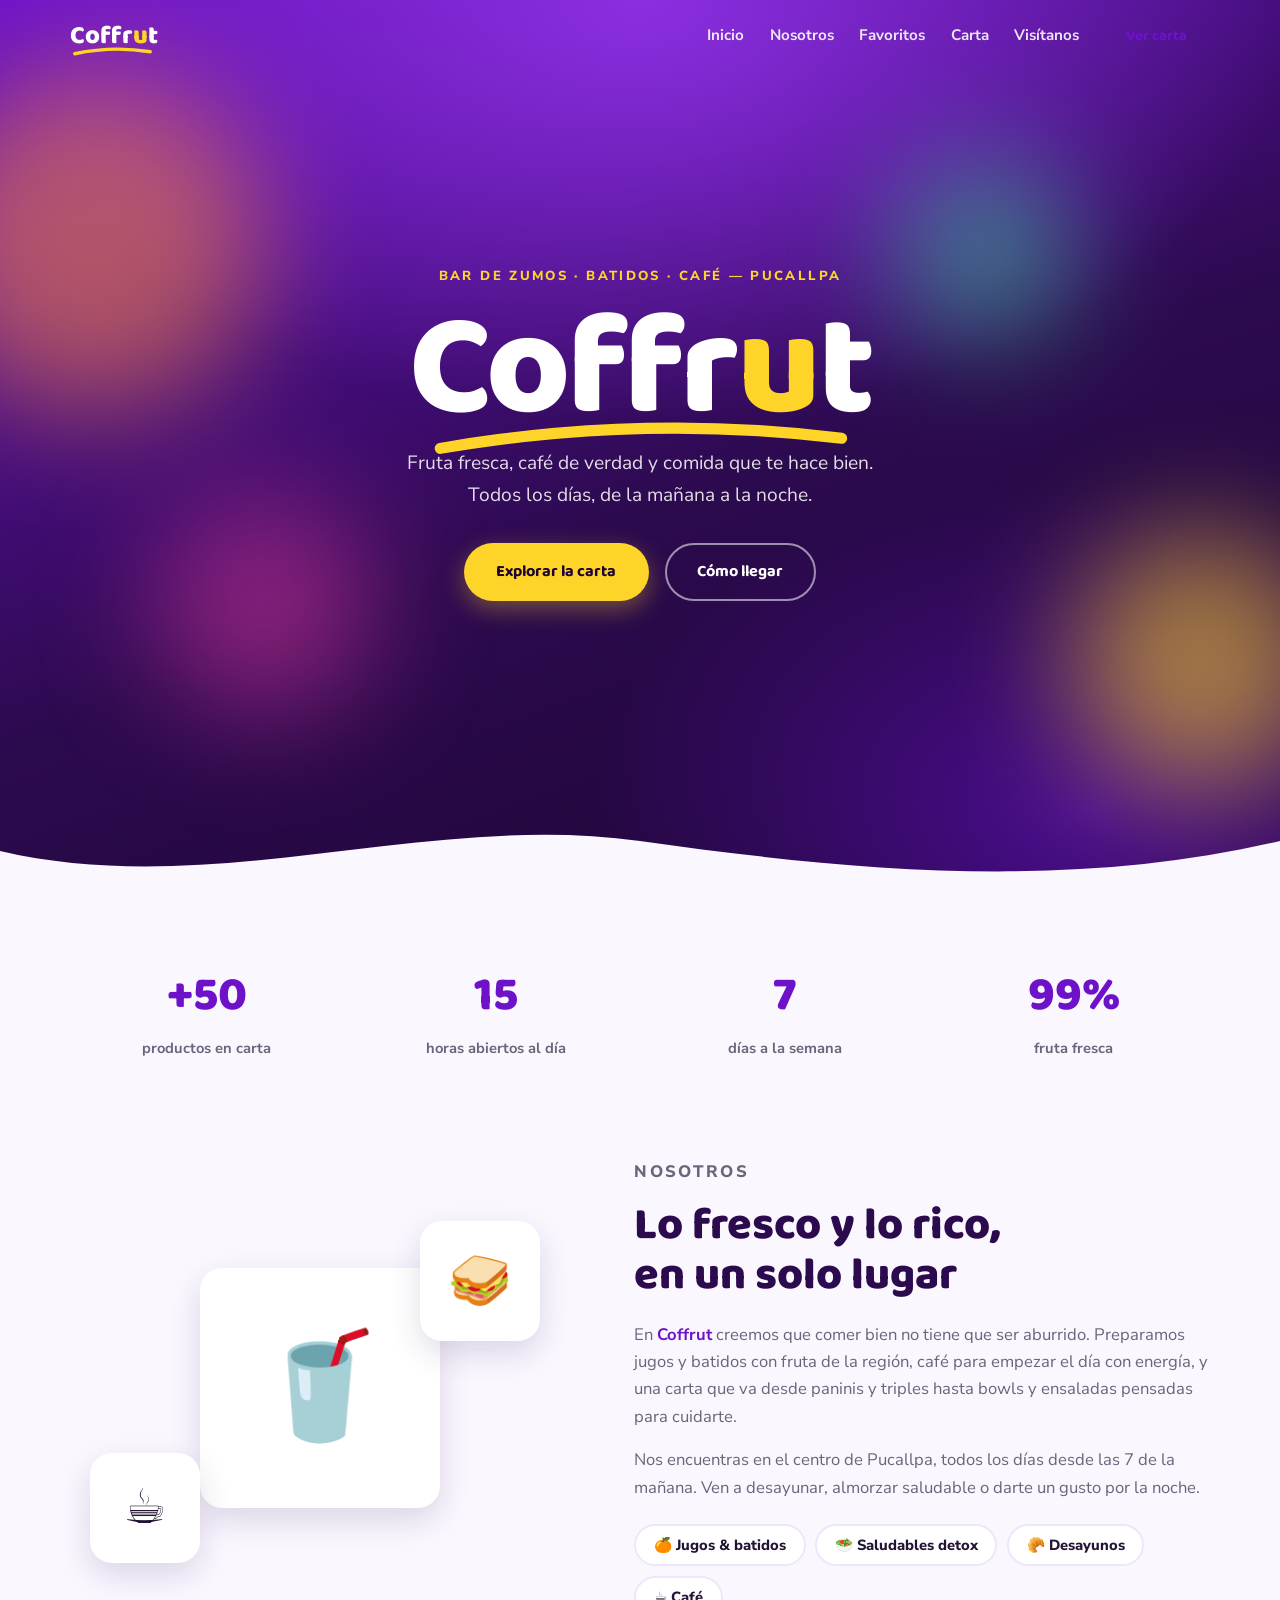
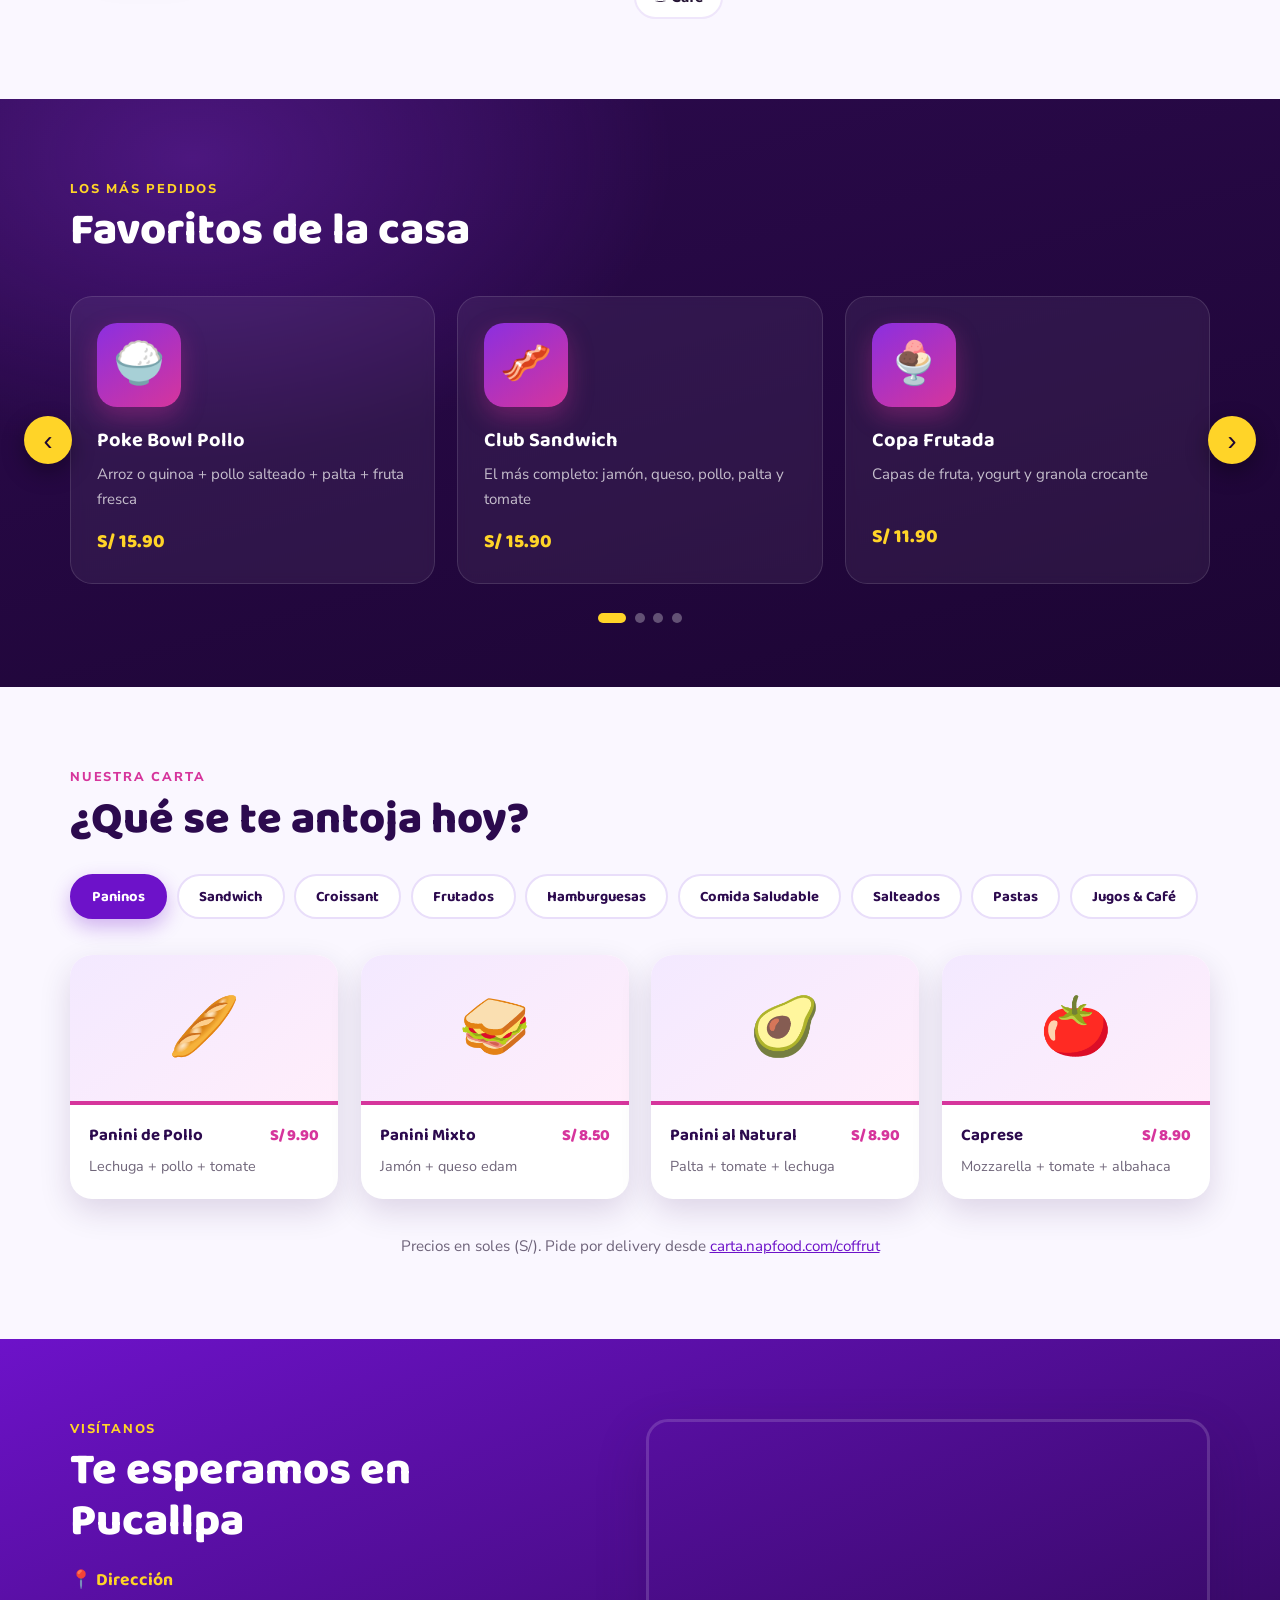
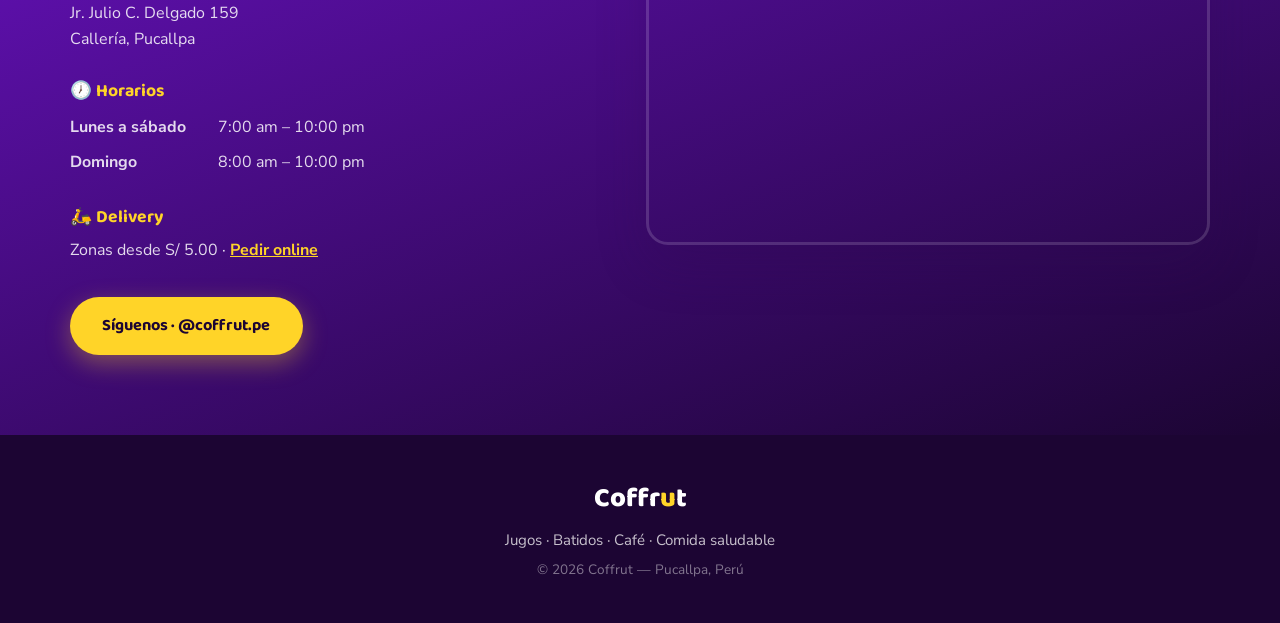
==== index.html @ a7fede35 "Coffrut: sitio web con carta, admin y animaciones" ====
<!DOCTYPE html>
<html lang="es">
<head>
  <meta charset="UTF-8" />
  <meta name="viewport" content="width=device-width, initial-scale=1.0" />
  <title>Coffrut — Jugos, Batidos & Café | Pucallpa</title>
  <meta name="description" content="Coffrut: bar de zumos, batidos, café y comida saludable en Pucallpa. Jr. Julio C. Delgado 159. Lunes a domingo." />
  <link rel="preconnect" href="https://fonts.googleapis.com" />
  <link rel="preconnect" href="https://fonts.gstatic.com" crossorigin />
  <link href="https://fonts.googleapis.com/css2?family=Baloo+2:wght@500;600;700;800&family=Nunito+Sans:opsz,wght@6..12,400;6..12,600;6..12,700;6..12,800&display=swap" rel="stylesheet" />
  <link rel="stylesheet" href="css/styles.css" />
</head>
<body>

  <!-- ============ PANTALLA DE CARGA ============ -->
  <div class="splash" id="splash" aria-hidden="true">
    <div class="splash__logo">
      Coffr<span>u</span>t
      <svg class="splash__swoosh" viewBox="0 0 420 36">
        <path class="splash__path" d="M12 28 Q 210 -6 408 18" fill="none" stroke="#FFD428" stroke-width="11" stroke-linecap="round"/>
      </svg>
    </div>
    <div class="splash__dots"><span></span><span></span><span></span></div>
  </div>

  <!-- ============ NAVBAR ============ -->
  <header class="nav" id="nav">
    <div class="nav__inner container">
      <a href="#inicio" class="nav__logo">
        Coffr<span class="nav__logo-u">u</span>t
        <svg class="nav__swoosh" viewBox="0 0 120 14" aria-hidden="true">
          <path d="M4 10 Q 60 -2 116 7" fill="none" stroke="currentColor" stroke-width="5" stroke-linecap="round"/>
        </svg>
      </a>
      <nav class="nav__links" id="navLinks">
        <a href="#inicio">Inicio</a>
        <a href="#nosotros">Nosotros</a>
        <a href="#favoritos">Favoritos</a>
        <a href="#carta">Carta</a>
        <a href="#visitanos">Visítanos</a>
      </nav>
      <a href="#carta" class="btn btn--sm nav__cta">Ver carta</a>
      <button class="nav__burger" id="navBurger" aria-label="Abrir menú" aria-expanded="false">
        <span></span><span></span><span></span>
      </button>
    </div>
  </header>

  <!-- ============ HERO ============ -->
  <section class="hero" id="inicio">
    <div class="hero__blobs" aria-hidden="true">
      <span class="blob blob--1"></span>
      <span class="blob blob--2"></span>
      <span class="blob blob--3"></span>
      <span class="blob blob--4"></span>
    </div>

    <div class="hero__particles" id="heroParticles" aria-hidden="true"></div>

    <div class="hero__content container">
      <p class="hero__eyebrow">Bar de zumos · batidos · café — Pucallpa</p>
      <h1 class="hero__title">
        Coffr<span class="hero__title-u">u</span>t
        <svg class="hero__swoosh" viewBox="0 0 420 36" aria-hidden="true">
          <path id="swooshPath" d="M12 28 Q 210 -6 408 18" fill="none" stroke="#FFD428" stroke-width="11" stroke-linecap="round"/>
        </svg>
      </h1>
      <p class="hero__sub">
        Fruta fresca, café de verdad y comida que te hace bien.
        Todos los días, de la mañana a la noche.
      </p>
      <div class="hero__actions">
        <a href="#carta" class="btn btn--yellow">Explorar la carta</a>
        <a href="#visitanos" class="btn btn--ghost">Cómo llegar</a>
      </div>
    </div>

    <div class="hero__wave" aria-hidden="true">
      <svg viewBox="0 0 1440 90" preserveAspectRatio="none">
        <path d="M0,40 C240,90 480,0 720,30 C960,60 1200,80 1440,30 L1440,90 L0,90 Z" fill="var(--crema)"/>
      </svg>
    </div>
  </section>

  <!-- ============ STATS ============ -->
  <section class="stats container reveal">
    <div class="stats__item">
      <span class="stats__num" data-count="50" data-prefix="+">0</span>
      <span class="stats__label">productos en carta</span>
    </div>
    <div class="stats__item">
      <span class="stats__num" data-count="15">0</span>
      <span class="stats__label">horas abiertos al día</span>
    </div>
    <div class="stats__item">
      <span class="stats__num" data-count="7">0</span>
      <span class="stats__label">días a la semana</span>
    </div>
    <div class="stats__item">
      <span class="stats__num" data-count="100" data-suffix="%">0</span>
      <span class="stats__label">fruta fresca</span>
    </div>
  </section>

  <!-- ============ NOSOTROS ============ -->
  <section class="about container" id="nosotros">
    <div class="about__media reveal">
      <div class="about__card about__card--big">🥤</div>
      <div class="about__card about__card--top">🥪</div>
      <div class="about__card about__card--bottom">☕</div>
    </div>
    <div class="about__text reveal reveal--delay-1">
      <p class="section-eyebrow">Nosotros</p>
      <h2 class="section-title">Lo fresco y lo rico,<br/>en un solo lugar</h2>
      <p>
        En <strong>Coffrut</strong> creemos que comer bien no tiene que ser aburrido.
        Preparamos jugos y batidos con fruta de la región, café para empezar el día
        con energía, y una carta que va desde paninis y triples hasta bowls y
        ensaladas pensadas para cuidarte.
      </p>
      <p>
        Nos encuentras en el centro de Pucallpa, todos los días desde las 7 de la
        mañana. Ven a desayunar, almorzar saludable o darte un gusto por la noche.
      </p>
      <ul class="about__pills">
        <li>🍊 Jugos & batidos</li>
        <li>🥗 Saludables detox</li>
        <li>🥐 Desayunos</li>
        <li>☕ Café</li>
      </ul>
    </div>
  </section>

  <!-- ============ CARRUSEL FAVORITOS ============ -->
  <section class="favs" id="favoritos">
    <div class="container">
      <p class="section-eyebrow section-eyebrow--light reveal">Los más pedidos</p>
      <h2 class="section-title section-title--light reveal">Favoritos de la casa</h2>
    </div>

    <div class="carousel reveal" id="carousel">
      <button class="carousel__btn carousel__btn--prev" id="carPrev" aria-label="Anterior">‹</button>
      <div class="carousel__viewport" id="carViewport">
        <div class="carousel__track" id="carTrack"><!-- JS renderiza las tarjetas --></div>
      </div>
      <button class="carousel__btn carousel__btn--next" id="carNext" aria-label="Siguiente">›</button>
    </div>
    <div class="carousel__dots" id="carDots"></div>
  </section>

  <!-- ============ CARTA ============ -->
  <section class="menu container" id="carta">
    <p class="section-eyebrow reveal">Nuestra carta</p>
    <h2 class="section-title reveal">¿Qué se te antoja hoy?</h2>

    <div class="menu__tabs reveal" id="menuTabs" role="tablist"><!-- JS --></div>
    <div class="menu__grid" id="menuGrid"><!-- JS --></div>

    <p class="menu__note reveal">
      Precios en soles (S/). Pide por delivery desde
      <a href="https://carta.napfood.com/coffrut" target="_blank" rel="noopener">carta.napfood.com/coffrut</a>
    </p>
  </section>

  <!-- ============ VISÍTANOS ============ -->
  <section class="visit" id="visitanos">
    <div class="container visit__inner">
      <div class="visit__info reveal">
        <p class="section-eyebrow section-eyebrow--light">Visítanos</p>
        <h2 class="section-title section-title--light">Te esperamos en Pucallpa</h2>

        <div class="visit__block">
          <h3>📍 Dirección</h3>
          <p>Jr. Julio C. Delgado 159<br/>Callería, Pucallpa</p>
        </div>

        <div class="visit__block">
          <h3>🕖 Horarios</h3>
          <table class="visit__hours">
            <tr><td>Lunes a sábado</td><td>7:00 am – 10:00 pm</td></tr>
            <tr><td>Domingo</td><td>8:00 am – 10:00 pm</td></tr>
          </table>
        </div>

        <div class="visit__block">
          <h3>🛵 Delivery</h3>
          <p>Zonas desde S/ 5.00 ·
            <a href="https://carta.napfood.com/coffrut" target="_blank" rel="noopener">Pedir online</a>
          </p>
        </div>

        <a class="btn btn--yellow" href="https://www.instagram.com/coffrut.pe" target="_blank" rel="noopener">
          Síguenos · @coffrut.pe
        </a>
      </div>

      <div class="visit__map reveal reveal--delay-1">
        <iframe
          title="Ubicación de Coffrut en Pucallpa"
          src="https://www.google.com/maps?q=Jr.+Julio+C.+Delgado+159,+Pucallpa,+Peru&output=embed"
          loading="lazy"
          referrerpolicy="no-referrer-when-downgrade"
          allowfullscreen></iframe>
      </div>
    </div>
  </section>

  <!-- ============ FOOTER ============ -->
  <footer class="footer">
    <div class="container footer__inner">
      <a href="#inicio" class="footer__logo">Coffr<span>u</span>t</a>
      <p>Jugos · Batidos · Café · Comida saludable</p>
      <p class="footer__copy">© 2026 Coffrut — Pucallpa, Perú</p>
    </div>
  </footer>

  <script src="js/data.js"></script>
  <script src="js/main.js"></script>
</body>
</html>
---- css/styles.css ----
/* ============================================================
   COFFRUT — styles.css
   Paleta de marca: morado vibrante + amarillo + crema
   ============================================================ */

:root {
  /* Colores */
  --morado-950: #1c0533;
  --morado-900: #2c0a4e;
  --morado-700: #6d12c9;   /* color del logo */
  --morado-500: #8b2fe0;
  --morado-300: #c08bf5;
  --amarillo:   #ffd428;
  --amarillo-d: #e8b800;
  --rosa:       #d6359c;   /* acento de la carta */
  --crema:      #faf7ff;
  --blanco:     #ffffff;
  --tinta:      #241433;
  --tinta-60:   rgba(36, 20, 51, 0.65);

  /* Tipografía */
  --font-display: 'Baloo 2', system-ui, sans-serif;
  --font-body: 'Nunito Sans', system-ui, sans-serif;

  /* Otros */
  --radius: 22px;
  --shadow: 0 12px 32px rgba(44, 10, 78, 0.14);
  --shadow-lg: 0 20px 50px rgba(44, 10, 78, 0.22);
  --transition: 0.35s cubic-bezier(0.22, 1, 0.36, 1);
  --nav-h: 72px;
}

* { margin: 0; padding: 0; box-sizing: border-box; }

html { scroll-behavior: smooth; scroll-padding-top: calc(var(--nav-h) + 12px); }

body {
  font-family: var(--font-body);
  color: var(--tinta);
  background: var(--crema);
  line-height: 1.65;
  overflow-x: hidden;
}

img { max-width: 100%; display: block; }
a { color: var(--morado-700); }

.container { width: min(1140px, 92%); margin-inline: auto; }

/* ============ Utilidades de sección ============ */
.section-eyebrow {
  font-weight: 800;
  text-transform: uppercase;
  letter-spacing: 0.14em;
  font-size: 0.8rem;
  color: var(--rosa);
  margin-bottom: 0.4rem;
}
.section-eyebrow--light { color: var(--amarillo); }

.section-title {
  font-family: var(--font-display);
  font-weight: 800;
  font-size: clamp(1.9rem, 4vw, 2.8rem);
  line-height: 1.12;
  color: var(--morado-900);
  margin-bottom: 1.2rem;
}
.section-title--light { color: var(--blanco); }

/* ============ Botones ============ */
.btn {
  display: inline-block;
  font-family: var(--font-display);
  font-weight: 700;
  font-size: 1.02rem;
  padding: 0.85rem 1.9rem;
  border-radius: 999px;
  text-decoration: none;
  border: 2px solid transparent;
  transition: transform var(--transition), box-shadow var(--transition), background var(--transition);
  will-change: transform;
}
.btn:hover { transform: translateY(-3px) scale(1.02); }
.btn:active { transform: translateY(-1px) scale(0.99); }

.btn--yellow {
  background: var(--amarillo);
  color: var(--morado-950);
  box-shadow: 0 8px 24px rgba(255, 212, 40, 0.35);
}
.btn--yellow:hover { background: #ffdf5c; box-shadow: 0 14px 32px rgba(255, 212, 40, 0.45); }

.btn--ghost {
  color: var(--blanco);
  border-color: rgba(255, 255, 255, 0.55);
}
.btn--ghost:hover { background: rgba(255, 255, 255, 0.12); }

.btn--sm { padding: 0.55rem 1.3rem; font-size: 0.92rem; }

/* ============ PANTALLA DE CARGA ============ */
.splash {
  position: fixed;
  inset: 0;
  z-index: 999;
  display: grid;
  place-content: center;
  gap: 1.6rem;
  background:
    radial-gradient(900px 600px at 50% 30%, var(--morado-500), transparent 60%),
    linear-gradient(160deg, var(--morado-700), var(--morado-950));
  transition: opacity 0.6s ease, visibility 0.6s ease;
}
.splash--out { opacity: 0; visibility: hidden; pointer-events: none; }

.splash__logo {
  position: relative;
  font-family: var(--font-display);
  font-weight: 800;
  font-size: clamp(3rem, 10vw, 5.5rem);
  color: var(--blanco);
  line-height: 1;
  animation: splashPulse 1.8s ease-in-out infinite;
}
.splash__logo span { color: var(--amarillo); }
.splash__swoosh {
  position: absolute;
  left: 4%; bottom: -12px;
  width: 92%;
}
.splash__path {
  stroke-dasharray: 460;
  stroke-dashoffset: 460;
  animation: drawSwoosh 1.1s ease-out 0.2s forwards;
}
@keyframes splashPulse {
  0%, 100% { transform: scale(1); }
  50%      { transform: scale(1.035); }
}

.splash__dots {
  display: flex;
  justify-content: center;
  gap: 0.55rem;
}
.splash__dots span {
  width: 11px; height: 11px;
  border-radius: 50%;
  background: var(--amarillo);
  animation: dotBounce 1.1s ease-in-out infinite;
}
.splash__dots span:nth-child(2) { animation-delay: 0.15s; }
.splash__dots span:nth-child(3) { animation-delay: 0.3s; }
@keyframes dotBounce {
  0%, 100% { transform: translateY(0);    opacity: 0.5; }
  50%      { transform: translateY(-10px); opacity: 1; }
}

/* ============ NAVBAR ============ */
.nav {
  position: fixed;
  inset: 0 0 auto 0;
  height: var(--nav-h);
  z-index: 100;
  transition: background 0.3s ease, box-shadow 0.3s ease, backdrop-filter 0.3s ease;
}
.nav--solid {
  background: rgba(28, 5, 51, 0.85);
  backdrop-filter: blur(14px);
  -webkit-backdrop-filter: blur(14px);
  box-shadow: 0 6px 24px rgba(0, 0, 0, 0.25);
}

.nav__inner {
  height: 100%;
  display: flex;
  align-items: center;
  gap: 1.5rem;
}

.nav__logo {
  position: relative;
  font-family: var(--font-display);
  font-weight: 800;
  font-size: 1.6rem;
  color: var(--blanco);
  text-decoration: none;
  line-height: 1;
}
.nav__logo-u { color: var(--amarillo); }
.nav__swoosh {
  position: absolute;
  left: 2px; bottom: -8px;
  width: 92%;
  color: var(--amarillo);
}

.nav__links {
  display: flex;
  gap: 1.6rem;
  margin-left: auto;
}
.nav__links a {
  color: rgba(255, 255, 255, 0.88);
  text-decoration: none;
  font-weight: 700;
  font-size: 0.95rem;
  position: relative;
  padding-block: 4px;
}
.nav__links a::after {
  content: "";
  position: absolute;
  left: 0; bottom: 0;
  width: 100%;
  height: 3px;
  border-radius: 3px;
  background: var(--amarillo);
  transform: scaleX(0);
  transform-origin: left;
  transition: transform 0.28s ease;
}
.nav__links a:hover::after,
.nav__links a.active::after { transform: scaleX(1); }

.nav__burger {
  display: none;
  flex-direction: column;
  gap: 5px;
  background: none;
  border: none;
  cursor: pointer;
  padding: 8px;
  margin-left: auto;
}
.nav__burger span {
  width: 26px; height: 3px;
  border-radius: 3px;
  background: var(--blanco);
  transition: transform 0.3s ease, opacity 0.3s ease;
}
.nav__burger.open span:nth-child(1) { transform: translateY(8px) rotate(45deg); }
.nav__burger.open span:nth-child(2) { opacity: 0; }
.nav__burger.open span:nth-child(3) { transform: translateY(-8px) rotate(-45deg); }

/* ============ HERO ============ */
.hero {
  position: relative;
  min-height: 100svh;
  display: grid;
  place-items: center;
  text-align: center;
  overflow: hidden;
  color: var(--blanco);
  background:
    radial-gradient(1100px 700px at 50% 0%, var(--morado-500), transparent 60%),
    radial-gradient(900px 600px at 85% 90%, #4a0d8f, transparent 55%),
    linear-gradient(160deg, var(--morado-700) 0%, var(--morado-900) 55%, var(--morado-950) 100%);
}

/* Blobs flotantes */
.hero__blobs { position: absolute; inset: 0; pointer-events: none; }
.blob {
  position: absolute;
  border-radius: 50%;
  filter: blur(60px);
  opacity: 0.55;
  animation: blobFloat 14s ease-in-out infinite;
}
.blob--1 { width: 340px; height: 340px; background: #ff8c42; top: 8%;  left: -6%; }
.blob--2 { width: 260px; height: 260px; background: var(--amarillo); bottom: 12%; right: -4%; animation-delay: -4s; }
.blob--3 { width: 220px; height: 220px; background: var(--rosa); top: 55%; left: 12%; animation-delay: -8s; }
.blob--4 { width: 180px; height: 180px; background: #36d399; top: 18%; right: 16%; animation-delay: -11s; }

@keyframes blobFloat {
  0%, 100% { transform: translate(0, 0) scale(1); }
  33%      { transform: translate(30px, -40px) scale(1.08); }
  66%      { transform: translate(-25px, 25px) scale(0.94); }
}

/* Partículas (emojis de fruta) generadas por JS */
.hero__particles { position: absolute; inset: 0; overflow: hidden; pointer-events: none; }
.particle {
  position: absolute;
  bottom: -60px;
  font-size: var(--size, 26px);
  opacity: 0;
  animation: rise var(--dur, 16s) linear infinite;
  animation-delay: var(--delay, 0s);
  filter: drop-shadow(0 4px 10px rgba(0,0,0,0.25));
}
@keyframes rise {
  0%   { transform: translateY(0) rotate(0deg);        opacity: 0; }
  8%   { opacity: 0.85; }
  90%  { opacity: 0.5; }
  100% { transform: translateY(-115vh) rotate(340deg); opacity: 0; }
}

.hero__content { position: relative; z-index: 2; padding-block: 7rem 9rem; }

.hero__eyebrow {
  font-weight: 800;
  letter-spacing: 0.18em;
  text-transform: uppercase;
  font-size: 0.82rem;
  color: var(--amarillo);
  opacity: 0;
  animation: fadeUp 0.8s ease 0.15s forwards;
}

.hero__title {
  position: relative;
  display: inline-block;
  font-family: var(--font-display);
  font-weight: 800;
  font-size: clamp(4rem, 13vw, 9rem);
  line-height: 1;
  letter-spacing: -0.02em;
  margin-block: 0.6rem 0.4rem;
  opacity: 0;
  animation: popIn 0.9s cubic-bezier(0.22, 1.4, 0.36, 1) 0.35s forwards;
}
.hero__title-u { color: var(--amarillo); }

.hero__swoosh {
  position: absolute;
  left: 4%; bottom: -14px;
  width: 92%;
}
#swooshPath {
  stroke-dasharray: 460;
  stroke-dashoffset: 460;
  animation: drawSwoosh 1s ease-out 1.1s forwards;
}
@keyframes drawSwoosh { to { stroke-dashoffset: 0; } }

.hero__sub {
  max-width: 520px;
  margin-inline: auto;
  font-size: clamp(1.02rem, 2vw, 1.2rem);
  color: rgba(255, 255, 255, 0.86);
  opacity: 0;
  animation: fadeUp 0.8s ease 0.7s forwards;
}

.hero__actions {
  display: flex;
  gap: 1rem;
  justify-content: center;
  flex-wrap: wrap;
  margin-top: 2rem;
  opacity: 0;
  animation: fadeUp 0.8s ease 0.95s forwards;
}

.hero__wave {
  position: absolute;
  left: 0; right: 0; bottom: -1px;
  line-height: 0;
}
.hero__wave svg { width: 100%; height: 90px; }

@keyframes fadeUp {
  from { opacity: 0; transform: translateY(24px); }
  to   { opacity: 1; transform: translateY(0); }
}
@keyframes popIn {
  from { opacity: 0; transform: scale(0.7); }
  to   { opacity: 1; transform: scale(1); }
}

/* ============ STATS ============ */
.stats {
  display: grid;
  grid-template-columns: repeat(4, 1fr);
  gap: 1rem;
  padding-block: 3.5rem 1rem;
  text-align: center;
}
.stats__num {
  display: block;
  font-family: var(--font-display);
  font-weight: 800;
  font-size: clamp(2rem, 4.5vw, 3rem);
  color: var(--morado-700);
}
.stats__label {
  font-weight: 700;
  color: var(--tinta-60);
  font-size: 0.92rem;
}

/* ============ NOSOTROS ============ */
.about {
  display: grid;
  grid-template-columns: 1fr 1.15fr;
  gap: clamp(2rem, 5vw, 4.5rem);
  align-items: center;
  padding-block: 5rem;
}

.about__media {
  position: relative;
  display: grid;
  place-items: center;
  min-height: 380px;
}
.about__card {
  display: grid;
  place-items: center;
  background: var(--blanco);
  border-radius: var(--radius);
  box-shadow: var(--shadow);
  transition: transform var(--transition);
}
.about__card:hover { transform: translateY(-8px) rotate(-2deg); }
.about__card--big { width: 240px; height: 240px; font-size: 6.5rem; }
.about__card--top {
  position: absolute;
  top: 6%; right: 6%;
  width: 120px; height: 120px;
  font-size: 3.2rem;
  animation: floatY 5s ease-in-out infinite;
}
.about__card--bottom {
  position: absolute;
  bottom: 4%; left: 4%;
  width: 110px; height: 110px;
  font-size: 3rem;
  animation: floatY 6s ease-in-out -2.5s infinite;
}
@keyframes floatY {
  0%, 100% { transform: translateY(0); }
  50%      { transform: translateY(-14px); }
}

.about__text p { margin-bottom: 1rem; color: var(--tinta-60); font-size: 1.04rem; }
.about__text strong { color: var(--morado-700); }

.about__pills {
  list-style: none;
  display: flex;
  flex-wrap: wrap;
  gap: 0.6rem;
  margin-top: 1.4rem;
}
.about__pills li {
  background: var(--blanco);
  border: 2px solid #efe6fb;
  border-radius: 999px;
  padding: 0.45rem 1.1rem;
  font-weight: 800;
  font-size: 0.92rem;
  transition: transform 0.25s ease, border-color 0.25s ease;
}
.about__pills li:hover {
  transform: translateY(-3px);
  border-color: var(--morado-300);
}

/* ============ CARRUSEL FAVORITOS ============ */
.favs {
  background:
    radial-gradient(800px 500px at 15% 10%, rgba(139, 47, 224, 0.35), transparent 60%),
    linear-gradient(165deg, var(--morado-900), var(--morado-950));
  padding-block: 5rem 4rem;
  overflow: hidden;
}

.carousel {
  position: relative;
  margin-top: 2.5rem;
}
.carousel__viewport {
  overflow: hidden;
  width: min(1140px, 92%);
  margin-inline: auto;
  cursor: grab;
}
.carousel__viewport.dragging { cursor: grabbing; }

.carousel__track {
  display: flex;
  gap: 1.4rem;
  transition: transform 0.55s cubic-bezier(0.22, 1, 0.36, 1);
  will-change: transform;
}

.fav-card {
  flex: 0 0 calc((100% - 2.8rem) / 3);
  background: rgba(255, 255, 255, 0.06);
  border: 1px solid rgba(255, 255, 255, 0.12);
  border-radius: var(--radius);
  padding: 1.6rem;
  color: var(--blanco);
  backdrop-filter: blur(6px);
  transition: transform var(--transition), background var(--transition), border-color var(--transition);
  user-select: none;
}
.fav-card:hover {
  transform: translateY(-8px);
  background: rgba(255, 255, 255, 0.1);
  border-color: rgba(255, 212, 40, 0.5);
}
.fav-card__emoji {
  display: grid;
  place-items: center;
  width: 84px; height: 84px;
  font-size: 2.6rem;
  border-radius: 20px;
  background: linear-gradient(145deg, var(--morado-500), var(--rosa));
  margin-bottom: 1.1rem;
  box-shadow: 0 10px 24px rgba(214, 53, 156, 0.35);
}
.fav-card h3 {
  font-family: var(--font-display);
  font-size: 1.25rem;
  font-weight: 700;
  margin-bottom: 0.3rem;
}
.fav-card p {
  color: rgba(255, 255, 255, 0.72);
  font-size: 0.94rem;
  min-height: 3em;
}
.fav-card__price {
  display: inline-block;
  margin-top: 0.9rem;
  font-family: var(--font-display);
  font-weight: 800;
  font-size: 1.2rem;
  color: var(--amarillo);
}

.carousel__btn {
  position: absolute;
  top: 50%;
  transform: translateY(-50%);
  z-index: 5;
  width: 48px; height: 48px;
  border-radius: 50%;
  border: none;
  cursor: pointer;
  font-size: 1.7rem;
  line-height: 1;
  background: var(--amarillo);
  color: var(--morado-950);
  box-shadow: 0 8px 22px rgba(0, 0, 0, 0.35);
  transition: transform 0.25s ease, background 0.25s ease;
}
.carousel__btn:hover { transform: translateY(-50%) scale(1.12); background: #ffdf5c; }
.carousel__btn--prev { left: clamp(4px, 2vw, 24px); }
.carousel__btn--next { right: clamp(4px, 2vw, 24px); }

.carousel__dots {
  display: flex;
  justify-content: center;
  gap: 0.55rem;
  margin-top: 1.8rem;
}
.carousel__dots button {
  width: 10px; height: 10px;
  border-radius: 999px;
  border: none;
  cursor: pointer;
  background: rgba(255, 255, 255, 0.3);
  transition: width 0.3s ease, background 0.3s ease;
}
.carousel__dots button.active {
  width: 28px;
  background: var(--amarillo);
}

/* ============ CARTA ============ */
.menu { padding-block: 5rem; }

.menu__tabs {
  display: flex;
  flex-wrap: wrap;
  gap: 0.6rem;
  margin-block: 1.8rem 2.2rem;
}
.menu__tab {
  font-family: var(--font-display);
  font-weight: 700;
  font-size: 0.92rem;
  padding: 0.55rem 1.25rem;
  border-radius: 999px;
  border: 2px solid #e9defa;
  background: var(--blanco);
  color: var(--morado-900);
  cursor: pointer;
  transition: all 0.28s ease;
}
.menu__tab:hover { border-color: var(--morado-300); transform: translateY(-2px); }
.menu__tab.active {
  background: var(--morado-700);
  border-color: var(--morado-700);
  color: var(--blanco);
  box-shadow: 0 8px 20px rgba(109, 18, 201, 0.3);
}

.menu__grid {
  display: grid;
  grid-template-columns: repeat(auto-fill, minmax(250px, 1fr));
  gap: 1.4rem;
}

.dish {
  background: var(--blanco);
  border-radius: var(--radius);
  overflow: hidden;
  box-shadow: var(--shadow);
  transition: transform var(--transition), box-shadow var(--transition);
  opacity: 0;
  transform: translateY(24px) scale(0.97);
  animation: dishIn 0.5s cubic-bezier(0.22, 1, 0.36, 1) forwards;
  animation-delay: calc(var(--i) * 60ms);
}
@keyframes dishIn {
  to { opacity: 1; transform: translateY(0) scale(1); }
}
.dish:hover { transform: translateY(-8px); box-shadow: var(--shadow-lg); }

.dish__img {
  height: 150px;
  display: grid;
  place-items: center;
  font-size: 3.6rem;
  background: linear-gradient(145deg, #f3e9ff, #ffeefb);
  border-bottom: 4px solid var(--rosa);
  transition: transform 0.4s ease;
  overflow: hidden;
}
.dish__img img { width: 100%; height: 100%; object-fit: cover; }
.fav-card__emoji img {
  width: 100%; height: 100%;
  object-fit: cover;
  border-radius: 20px;
}
.dish:hover .dish__img { transform: scale(1.06); }

.dish__body { padding: 1.1rem 1.2rem 1.3rem; }
.dish__head {
  display: flex;
  justify-content: space-between;
  align-items: baseline;
  gap: 0.6rem;
}
.dish__name {
  font-family: var(--font-display);
  font-weight: 700;
  font-size: 1.05rem;
  color: var(--morado-900);
  line-height: 1.25;
}
.dish__price {
  font-family: var(--font-display);
  font-weight: 800;
  color: var(--rosa);
  white-space: nowrap;
}
.dish__desc {
  margin-top: 0.35rem;
  font-size: 0.9rem;
  color: var(--tinta-60);
}

.menu__note {
  margin-top: 2.2rem;
  text-align: center;
  color: var(--tinta-60);
  font-size: 0.95rem;
}

/* ============ VISÍTANOS ============ */
.visit {
  background: linear-gradient(160deg, var(--morado-700), var(--morado-950));
  color: var(--blanco);
  padding-block: 5rem;
}
.visit__inner {
  display: grid;
  grid-template-columns: 1fr 1.1fr;
  gap: clamp(2rem, 5vw, 4rem);
  align-items: start;
}
.visit__block { margin-bottom: 1.5rem; }
.visit__block h3 {
  font-family: var(--font-display);
  font-size: 1.1rem;
  margin-bottom: 0.3rem;
  color: var(--amarillo);
}
.visit__block p, .visit__hours { color: rgba(255, 255, 255, 0.85); }
.visit__block a { color: var(--amarillo); font-weight: 700; }

.visit__hours { border-collapse: collapse; }
.visit__hours td { padding: 0.25rem 0; }
.visit__hours td:first-child { padding-right: 2rem; font-weight: 700; }

.visit .btn { margin-top: 0.6rem; }

.visit__map {
  border-radius: var(--radius);
  overflow: hidden;
  box-shadow: var(--shadow-lg);
  min-height: 420px;
  border: 3px solid rgba(255, 255, 255, 0.15);
}
.visit__map iframe {
  width: 100%;
  height: 100%;
  min-height: 420px;
  border: 0;
  display: block;
}

/* ============ FOOTER ============ */
.footer {
  background: var(--morado-950);
  color: rgba(255, 255, 255, 0.75);
  text-align: center;
  padding-block: 2.6rem;
}
.footer__logo {
  font-family: var(--font-display);
  font-weight: 800;
  font-size: 1.7rem;
  color: var(--blanco);
  text-decoration: none;
}
.footer__logo span { color: var(--amarillo); }
.footer p { margin-top: 0.4rem; font-size: 0.94rem; }
.footer__copy { opacity: 0.6; font-size: 0.85rem !important; }

/* ============ SCROLL REVEAL ============ */
.reveal {
  opacity: 0;
  transform: translateY(36px);
  transition: opacity 0.7s ease, transform 0.7s cubic-bezier(0.22, 1, 0.36, 1);
}
.reveal--delay-1 { transition-delay: 0.15s; }
.reveal.visible { opacity: 1; transform: translateY(0); }

/* ============ RESPONSIVE ============ */
@media (max-width: 900px) {
  .about { grid-template-columns: 1fr; }
  .about__media { min-height: 320px; order: -1; }
  .visit__inner { grid-template-columns: 1fr; }
  .fav-card { flex-basis: calc((100% - 1.4rem) / 2); }
  .stats { grid-template-columns: repeat(2, 1fr); gap: 2rem 1rem; }
}

@media (max-width: 640px) {
  .nav__links {
    position: fixed;
    top: var(--nav-h);
    left: 0; right: 0;
    flex-direction: column;
    gap: 0;
    background: rgba(28, 5, 51, 0.97);
    backdrop-filter: blur(14px);
    padding-block: 0.5rem;
    transform: translateY(-12px);
    opacity: 0;
    pointer-events: none;
    transition: opacity 0.3s ease, transform 0.3s ease;
  }
  .nav__links.open {
    opacity: 1;
    transform: translateY(0);
    pointer-events: auto;
  }
  .nav__links a { padding: 0.9rem 6%; }
  .nav__cta { display: none; }
  .nav__burger { display: flex; }

  .fav-card { flex-basis: 100%; }
  .carousel__btn { width: 40px; height: 40px; font-size: 1.4rem; }
}

/* ============ REDUCED MOTION ============ */
@media (prefers-reduced-motion: reduce) {
  *, *::before, *::after {
    animation-duration: 0.01ms !important;
    animation-iteration-count: 1 !important;
    transition-duration: 0.01ms !important;
  }
  html { scroll-behavior: auto; }
  .reveal { opacity: 1; transform: none; }
}
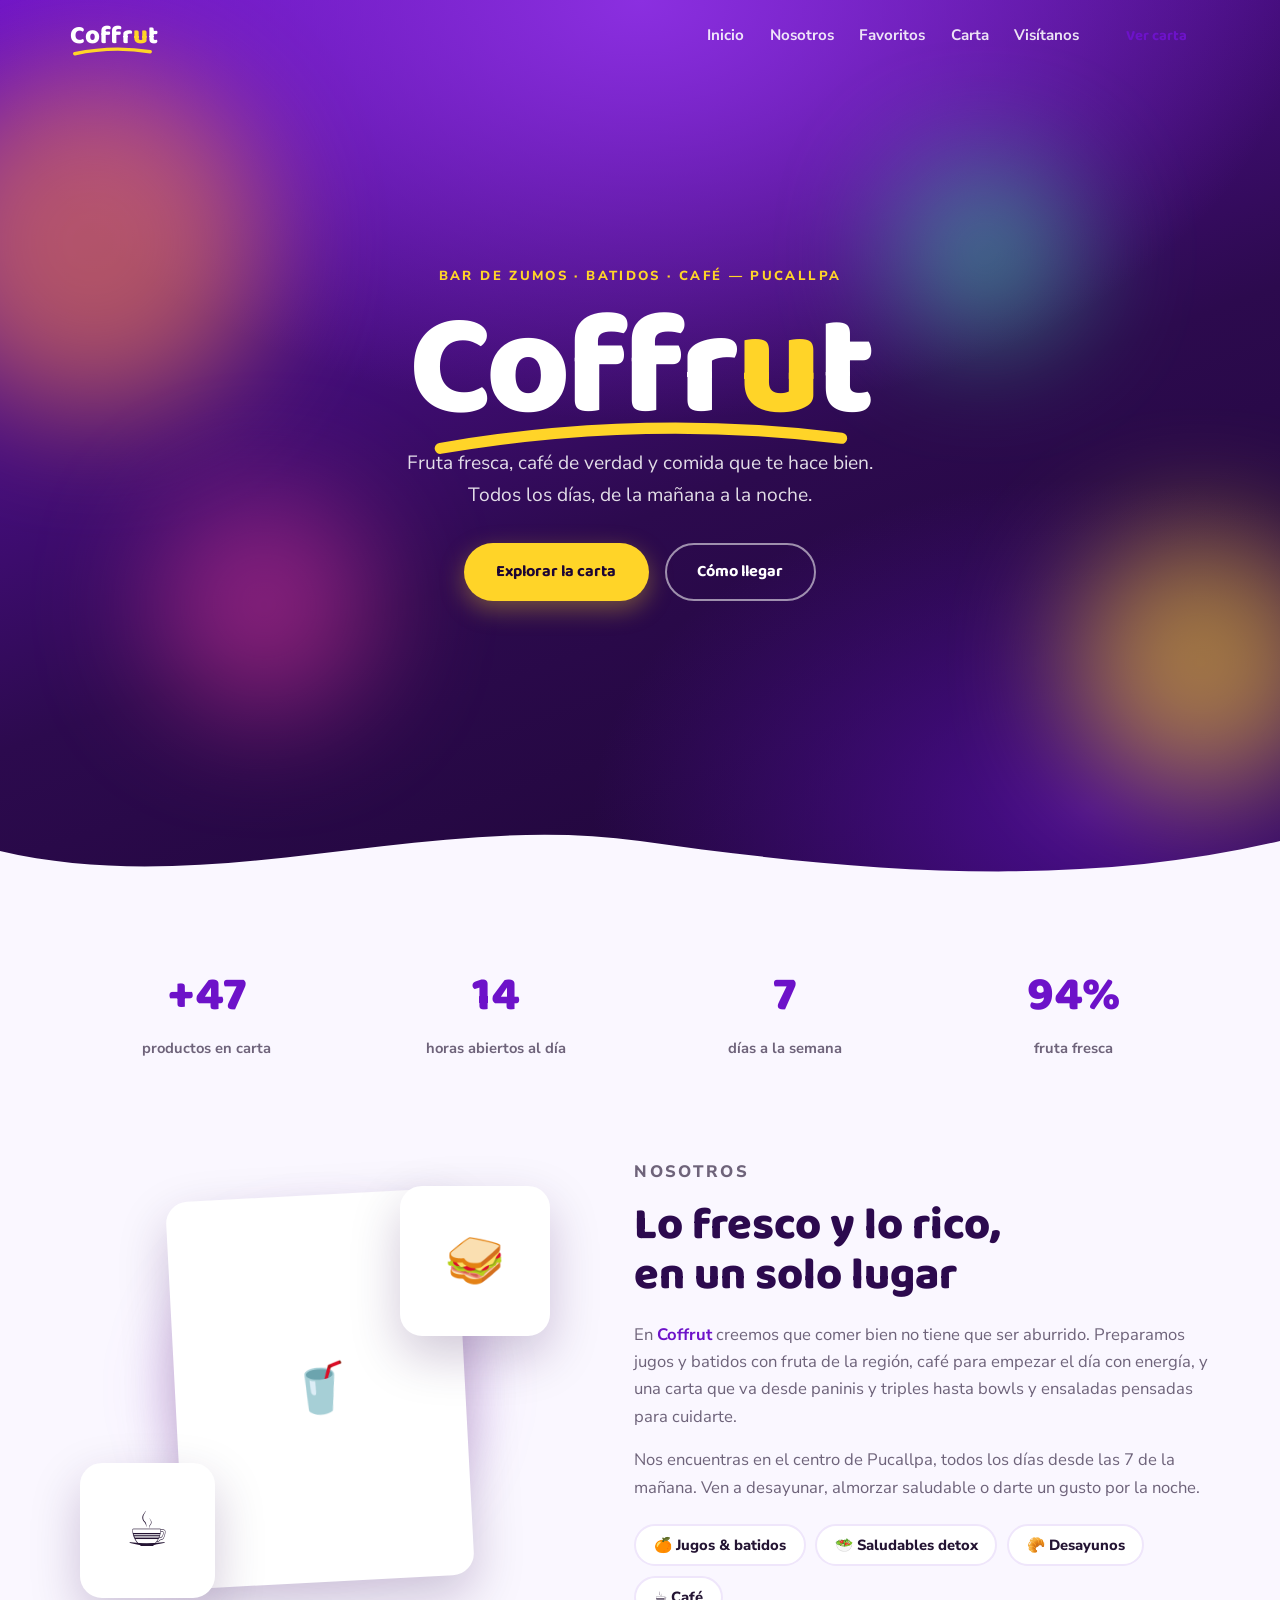
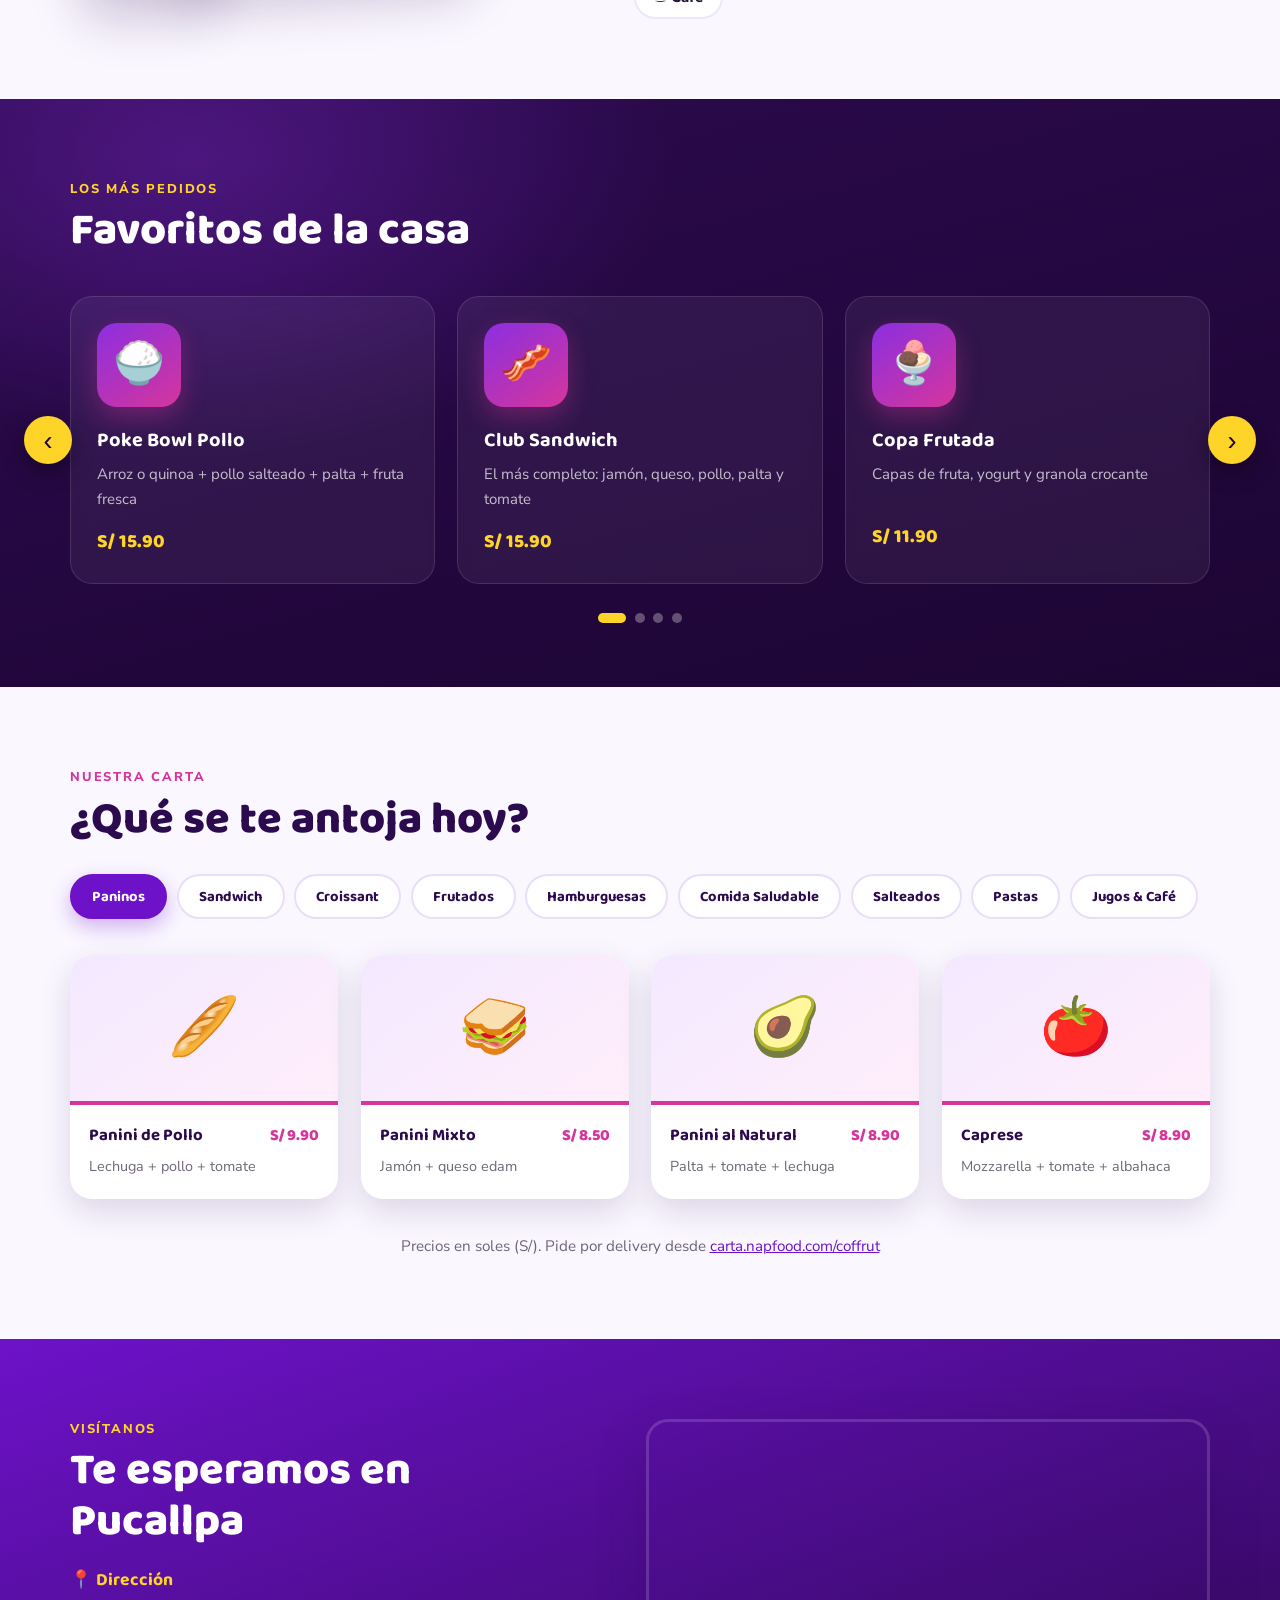
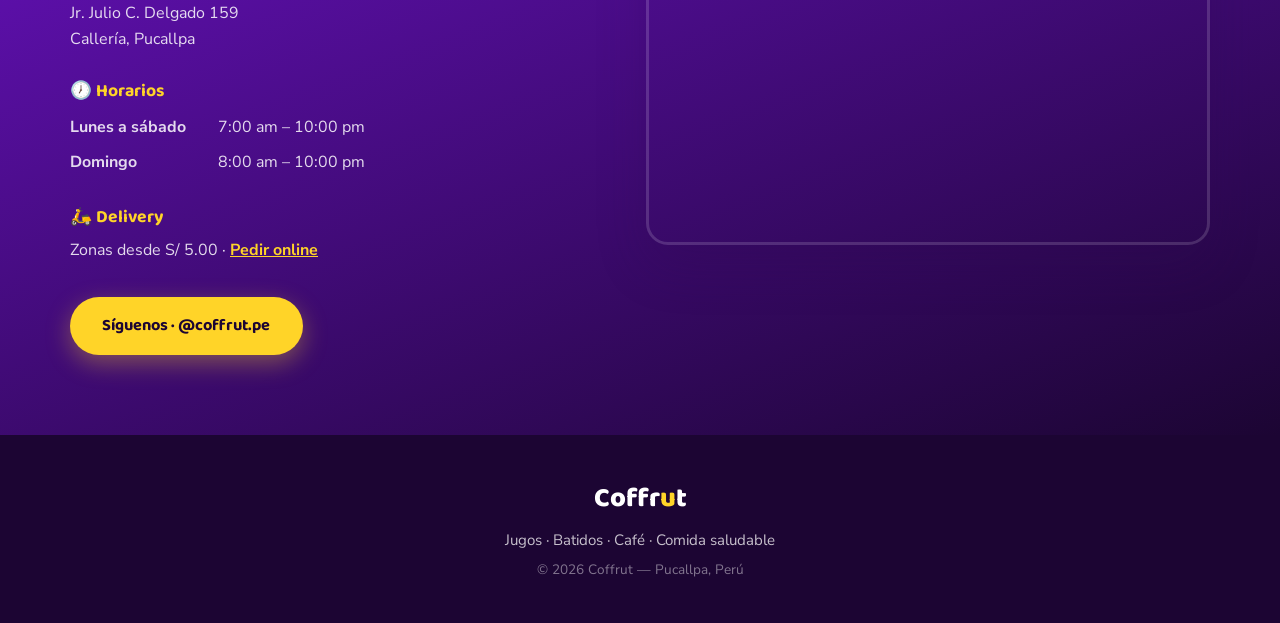
==== commit d59c34ff: "Fix móvil: splash, carrusel y sección nosotros con fotos" ====
--- a/index.html
+++ b/index.html
@@ -105,9 +105,22 @@
   <!-- ============ NOSOTROS ============ -->
   <section class="about container" id="nosotros">
     <div class="about__media reveal">
-      <div class="about__card about__card--big">🥤</div>
-      <div class="about__card about__card--top">🥪</div>
-      <div class="about__card about__card--bottom">☕</div>
+      <span class="about__glow" aria-hidden="true"></span>
+      <figure class="about__card about__card--big">
+        <img src="https://images.unsplash.com/photo-1546173159-315724a31696?w=700&q=80"
+             alt="Jugos y batidos de fruta fresca" loading="lazy"
+             onerror="this.parentElement.classList.add('sin-foto');this.replaceWith('🥤')">
+      </figure>
+      <figure class="about__card about__card--top">
+        <img src="https://images.unsplash.com/photo-1528735602780-2552fd46c7af?w=400&q=80"
+             alt="Panini tostado" loading="lazy"
+             onerror="this.parentElement.classList.add('sin-foto');this.replaceWith('🥪')">
+      </figure>
+      <figure class="about__card about__card--bottom">
+        <img src="https://images.unsplash.com/photo-1572442388796-11668a67e53d?w=400&q=80"
+             alt="Café con arte latte" loading="lazy"
+             onerror="this.parentElement.classList.add('sin-foto');this.replaceWith('☕')">
+      </figure>
     </div>
     <div class="about__text reveal reveal--delay-1">
       <p class="section-eyebrow">Nosotros</p>
--- a/css/styles.css
+++ b/css/styles.css
@@ -404,31 +404,57 @@
   position: relative;
   display: grid;
   place-items: center;
-  min-height: 380px;
+  min-height: 420px;
+}
+.about__glow {
+  position: absolute;
+  width: 320px; height: 320px;
+  border-radius: 50%;
+  background: radial-gradient(circle, rgba(255, 212, 40, 0.55), rgba(139, 47, 224, 0.25) 60%, transparent 75%);
+  filter: blur(30px);
+  animation: blobFloat 12s ease-in-out infinite;
 }
 .about__card {
+  overflow: hidden;
   display: grid;
   place-items: center;
   background: var(--blanco);
   border-radius: var(--radius);
-  box-shadow: var(--shadow);
+  border: 5px solid var(--blanco);
+  box-shadow: var(--shadow-lg);
   transition: transform var(--transition);
 }
-.about__card:hover { transform: translateY(-8px) rotate(-2deg); }
-.about__card--big { width: 240px; height: 240px; font-size: 6.5rem; }
+.about__card img { width: 100%; height: 100%; object-fit: cover; }
+.about__card.sin-foto { font-size: 3rem; }
+.about__card:hover { transform: translateY(-8px) rotate(-2deg); z-index: 2; }
+.about__card--big {
+  position: relative;
+  width: min(290px, 70%);
+  aspect-ratio: 3 / 4;
+  transform: rotate(-3deg);
+}
+.about__card--big:hover { transform: rotate(-3deg) translateY(-8px); }
 .about__card--top {
   position: absolute;
-  top: 6%; right: 6%;
-  width: 120px; height: 120px;
-  font-size: 3.2rem;
-  animation: floatY 5s ease-in-out infinite;
+  top: 2%; right: 4%;
+  width: 150px;
+  aspect-ratio: 1;
+  animation: floatTop 5s ease-in-out infinite;
 }
 .about__card--bottom {
   position: absolute;
-  bottom: 4%; left: 4%;
-  width: 110px; height: 110px;
-  font-size: 3rem;
-  animation: floatY 6s ease-in-out -2.5s infinite;
+  bottom: 0; left: 2%;
+  width: 135px;
+  aspect-ratio: 1;
+  animation: floatBottom 6s ease-in-out -2.5s infinite;
+}
+@keyframes floatTop {
+  0%, 100% { transform: rotate(5deg) translateY(0); }
+  50%      { transform: rotate(5deg) translateY(-14px); }
+}
+@keyframes floatBottom {
+  0%, 100% { transform: rotate(-6deg) translateY(0); }
+  50%      { transform: rotate(-6deg) translateY(-12px); }
 }
 @keyframes floatY {
   0%, 100% { transform: translateY(0); }
@@ -778,7 +804,13 @@
   .nav__burger { display: flex; }
 
   .fav-card { flex-basis: 100%; }
-  .carousel__btn { width: 40px; height: 40px; font-size: 1.4rem; }
+  /* En móvil se navega deslizando (swipe) + puntos; las flechas tapaban la tarjeta */
+  .carousel__btn { display: none; }
+
+  .about__media { min-height: 360px; }
+  .about__card--big { width: min(240px, 64%); }
+  .about__card--top { width: 116px; right: 0; }
+  .about__card--bottom { width: 104px; left: 0; }
 }
 
 /* ============ REDUCED MOTION ============ */
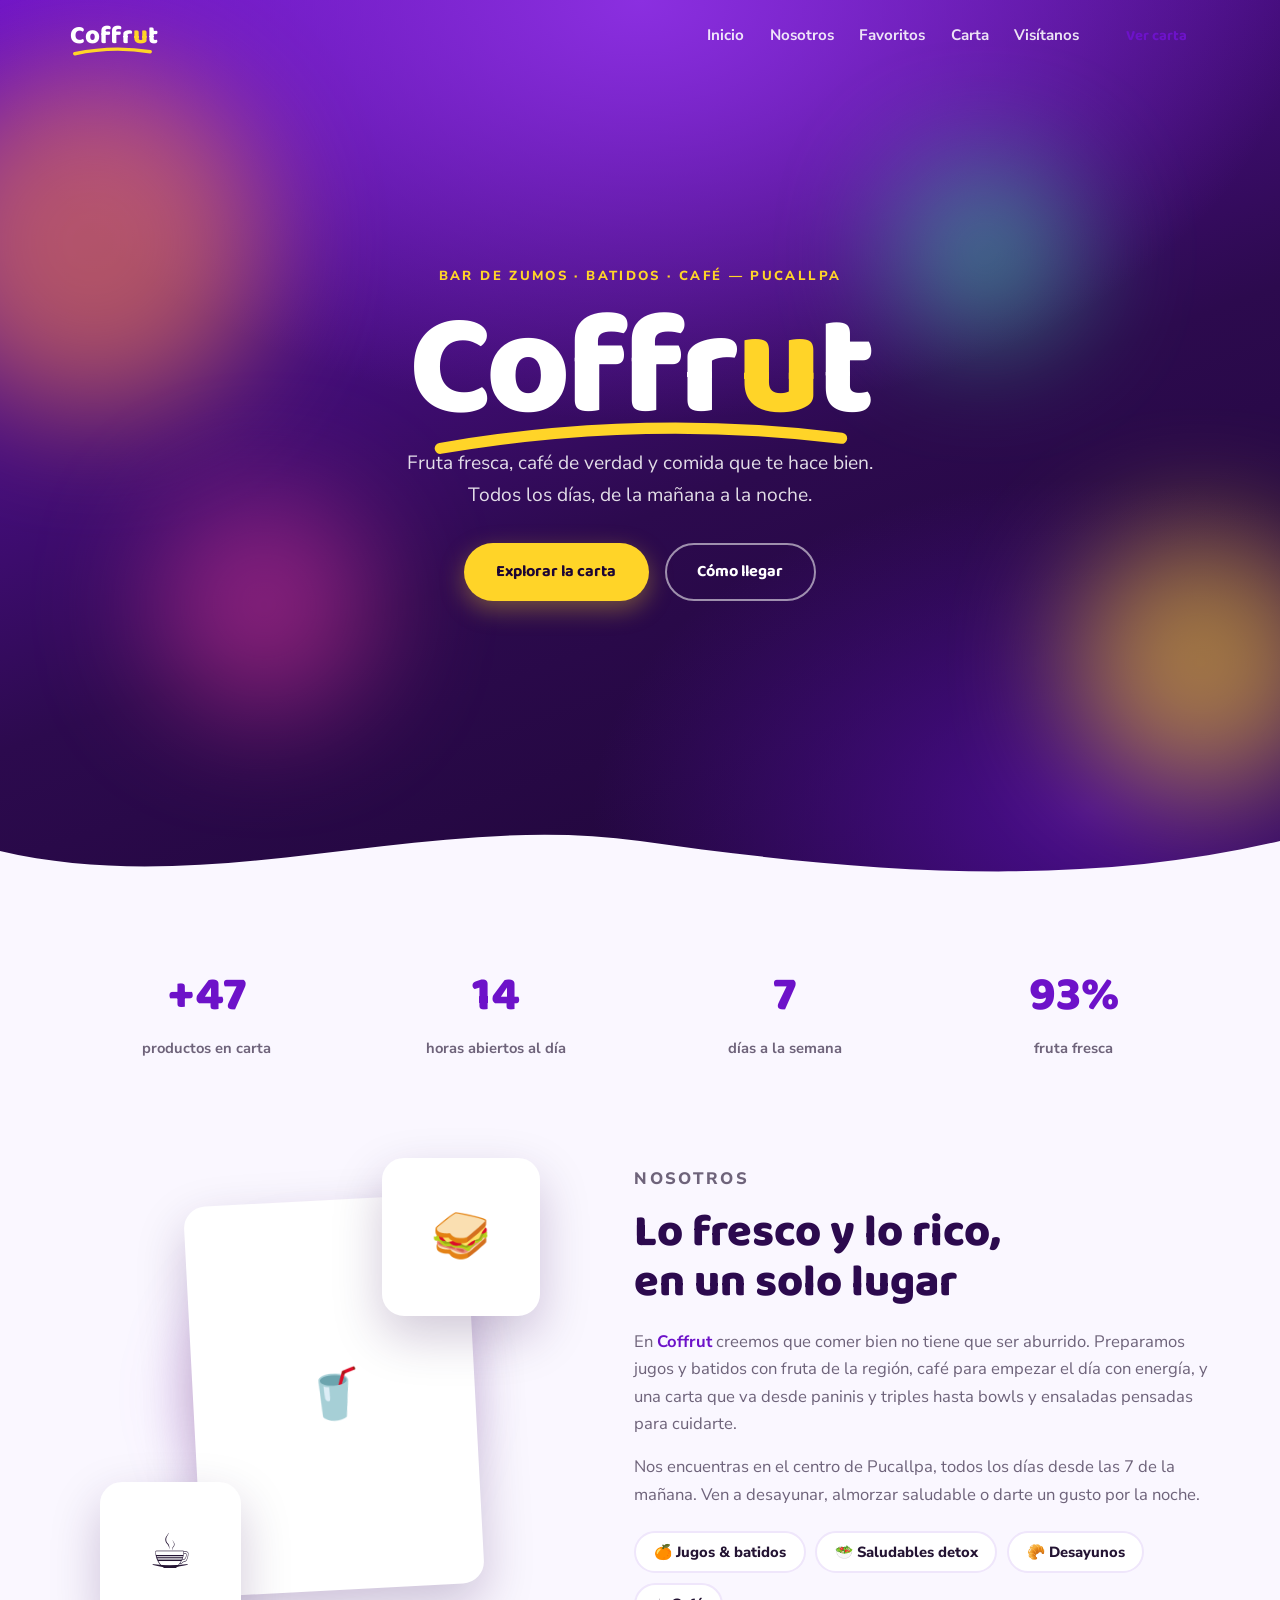
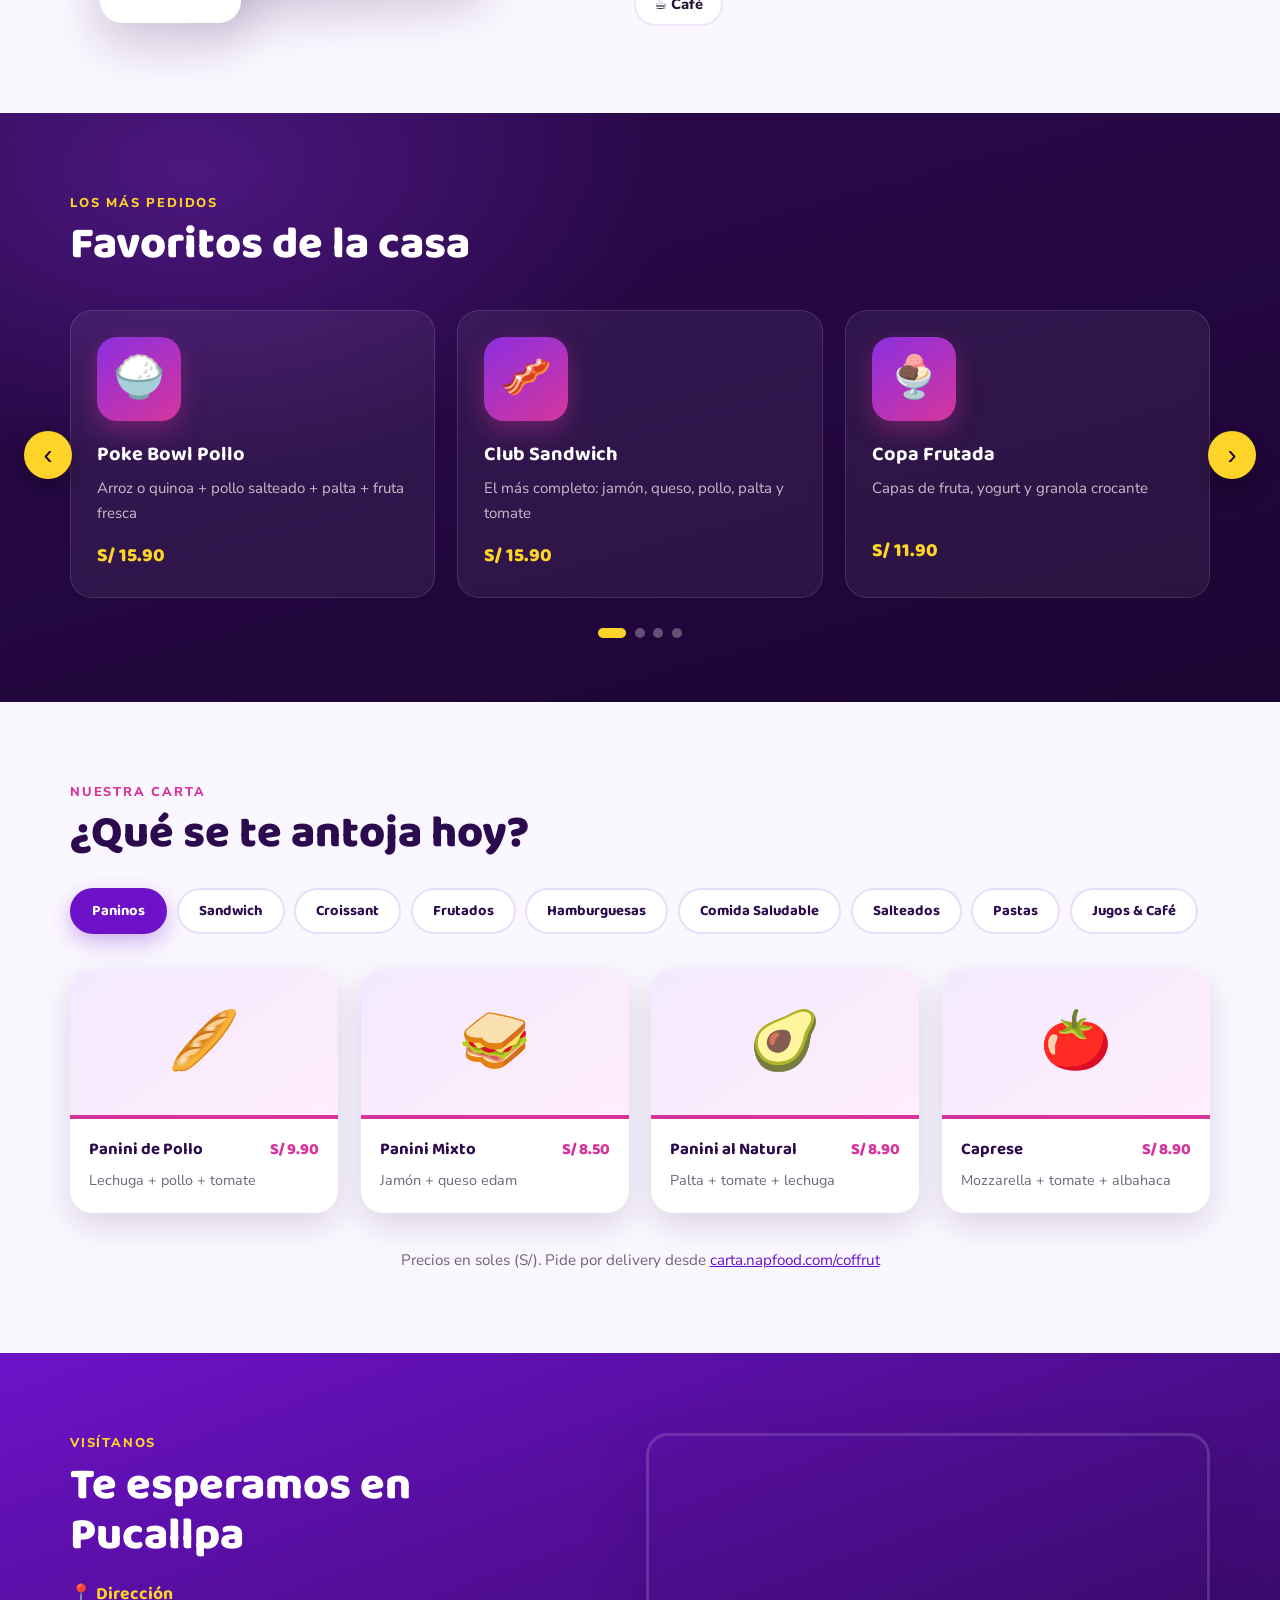
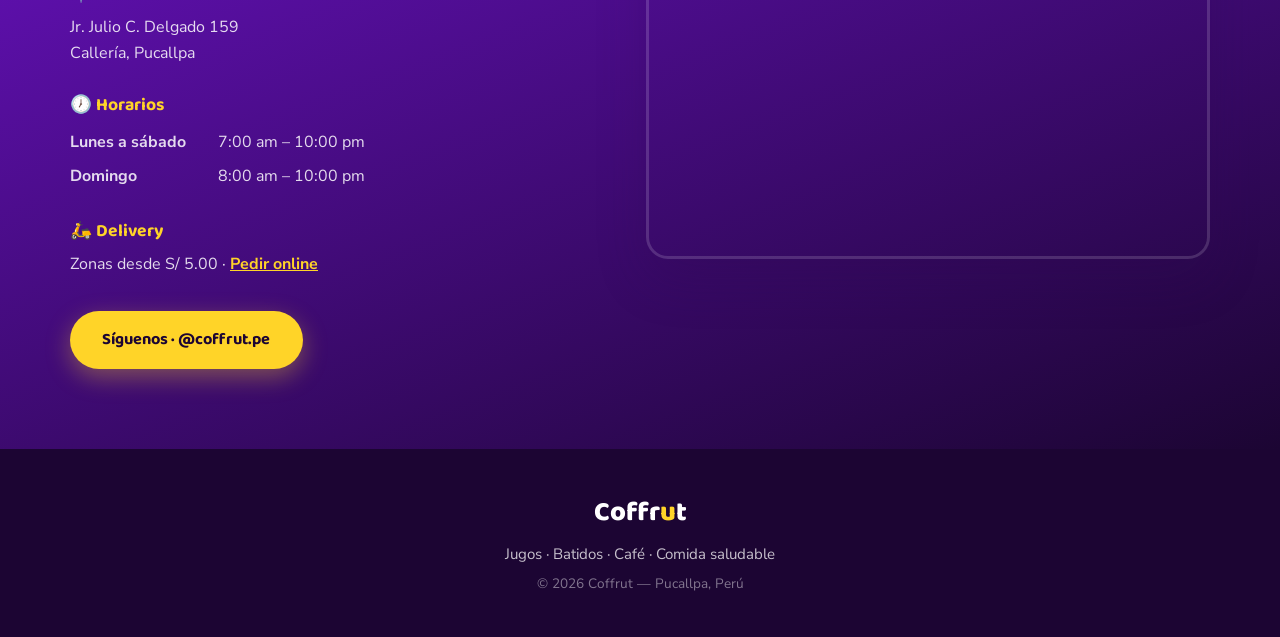
==== commit f5feaca7: "Fix collage nosotros + pastillas funcionales hacia la carta" ====
--- a/index.html
+++ b/index.html
@@ -136,10 +136,10 @@
         mañana. Ven a desayunar, almorzar saludable o darte un gusto por la noche.
       </p>
       <ul class="about__pills">
-        <li>🍊 Jugos & batidos</li>
-        <li>🥗 Saludables detox</li>
-        <li>🥐 Desayunos</li>
-        <li>☕ Café</li>
+        <li><button data-cat="Jugos & Café">🍊 Jugos & batidos</button></li>
+        <li><button data-cat="Comida Saludable">🥗 Saludables detox</button></li>
+        <li><button data-cat="Croissant">🥐 Desayunos</button></li>
+        <li><button data-cat="Jugos & Café">☕ Café</button></li>
       </ul>
     </div>
   </section>
--- a/css/styles.css
+++ b/css/styles.css
@@ -400,21 +400,24 @@
   padding-block: 5rem;
 }
 
+/* Collage: contenedor con proporción fija y tarjetas en %
+   → siempre queda contenido, nunca se monta sobre el texto */
 .about__media {
   position: relative;
-  display: grid;
-  place-items: center;
-  min-height: 420px;
+  width: min(440px, 100%);
+  aspect-ratio: 1 / 1.08;
+  margin-inline: auto;
 }
 .about__glow {
   position: absolute;
-  width: 320px; height: 320px;
+  inset: 18%;
   border-radius: 50%;
   background: radial-gradient(circle, rgba(255, 212, 40, 0.55), rgba(139, 47, 224, 0.25) 60%, transparent 75%);
   filter: blur(30px);
   animation: blobFloat 12s ease-in-out infinite;
 }
 .about__card {
+  position: absolute;
   overflow: hidden;
   display: grid;
   place-items: center;
@@ -422,39 +425,35 @@
   border-radius: var(--radius);
   border: 5px solid var(--blanco);
   box-shadow: var(--shadow-lg);
-  transition: transform var(--transition);
 }
 .about__card img { width: 100%; height: 100%; object-fit: cover; }
 .about__card.sin-foto { font-size: 3rem; }
-.about__card:hover { transform: translateY(-8px) rotate(-2deg); z-index: 2; }
 .about__card--big {
-  position: relative;
-  width: min(290px, 70%);
-  aspect-ratio: 3 / 4;
+  inset: 9% 15% 9% 21%;
   transform: rotate(-3deg);
-}
-.about__card--big:hover { transform: rotate(-3deg) translateY(-8px); }
+  z-index: 1;
+}
 .about__card--top {
-  position: absolute;
-  top: 2%; right: 4%;
-  width: 150px;
+  top: 0; right: 0;
+  width: 36%;
   aspect-ratio: 1;
+  z-index: 2;
   animation: floatTop 5s ease-in-out infinite;
 }
 .about__card--bottom {
-  position: absolute;
-  bottom: 0; left: 2%;
-  width: 135px;
+  bottom: 2%; left: 0;
+  width: 32%;
   aspect-ratio: 1;
+  z-index: 2;
   animation: floatBottom 6s ease-in-out -2.5s infinite;
 }
 @keyframes floatTop {
   0%, 100% { transform: rotate(5deg) translateY(0); }
-  50%      { transform: rotate(5deg) translateY(-14px); }
+  50%      { transform: rotate(5deg) translateY(-10px); }
 }
 @keyframes floatBottom {
   0%, 100% { transform: rotate(-6deg) translateY(0); }
-  50%      { transform: rotate(-6deg) translateY(-12px); }
+  50%      { transform: rotate(-6deg) translateY(-8px); }
 }
 @keyframes floatY {
   0%, 100% { transform: translateY(0); }
@@ -471,18 +470,23 @@
   gap: 0.6rem;
   margin-top: 1.4rem;
 }
-.about__pills li {
+.about__pills button {
+  font: inherit;
+  font-weight: 800;
+  font-size: 0.92rem;
+  color: var(--tinta);
   background: var(--blanco);
   border: 2px solid #efe6fb;
   border-radius: 999px;
   padding: 0.45rem 1.1rem;
-  font-weight: 800;
-  font-size: 0.92rem;
-  transition: transform 0.25s ease, border-color 0.25s ease;
-}
-.about__pills li:hover {
+  cursor: pointer;
+  transition: transform 0.25s ease, border-color 0.25s ease, box-shadow 0.25s ease;
+}
+.about__pills button:hover,
+.about__pills button:focus-visible {
   transform: translateY(-3px);
   border-color: var(--morado-300);
+  box-shadow: 0 8px 18px rgba(109, 18, 201, 0.15);
 }
 
 /* ============ CARRUSEL FAVORITOS ============ */
@@ -773,7 +777,7 @@
 /* ============ RESPONSIVE ============ */
 @media (max-width: 900px) {
   .about { grid-template-columns: 1fr; }
-  .about__media { min-height: 320px; order: -1; }
+  .about__media { order: -1; max-width: 380px; }
   .visit__inner { grid-template-columns: 1fr; }
   .fav-card { flex-basis: calc((100% - 1.4rem) / 2); }
   .stats { grid-template-columns: repeat(2, 1fr); gap: 2rem 1rem; }
@@ -807,10 +811,6 @@
   /* En móvil se navega deslizando (swipe) + puntos; las flechas tapaban la tarjeta */
   .carousel__btn { display: none; }
 
-  .about__media { min-height: 360px; }
-  .about__card--big { width: min(240px, 64%); }
-  .about__card--top { width: 116px; right: 0; }
-  .about__card--bottom { width: 104px; left: 0; }
 }
 
 /* ============ REDUCED MOTION ============ */
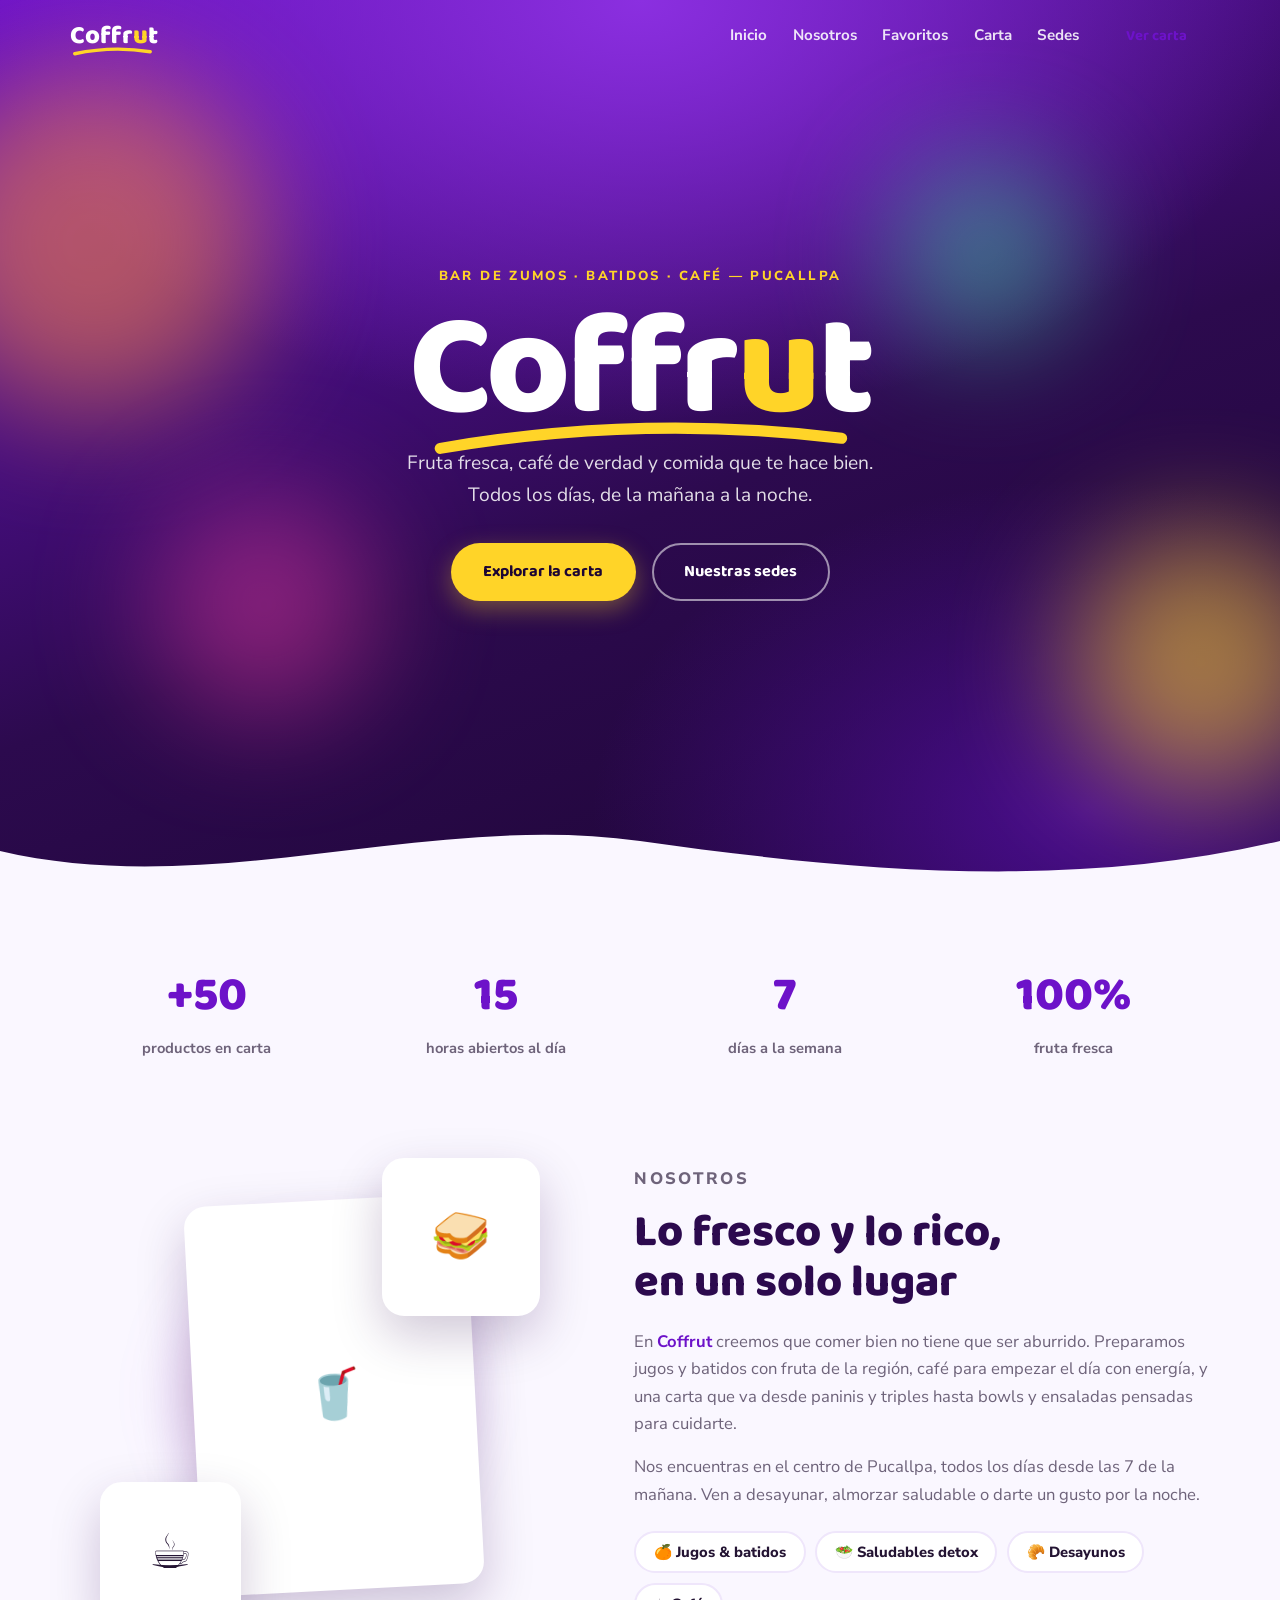
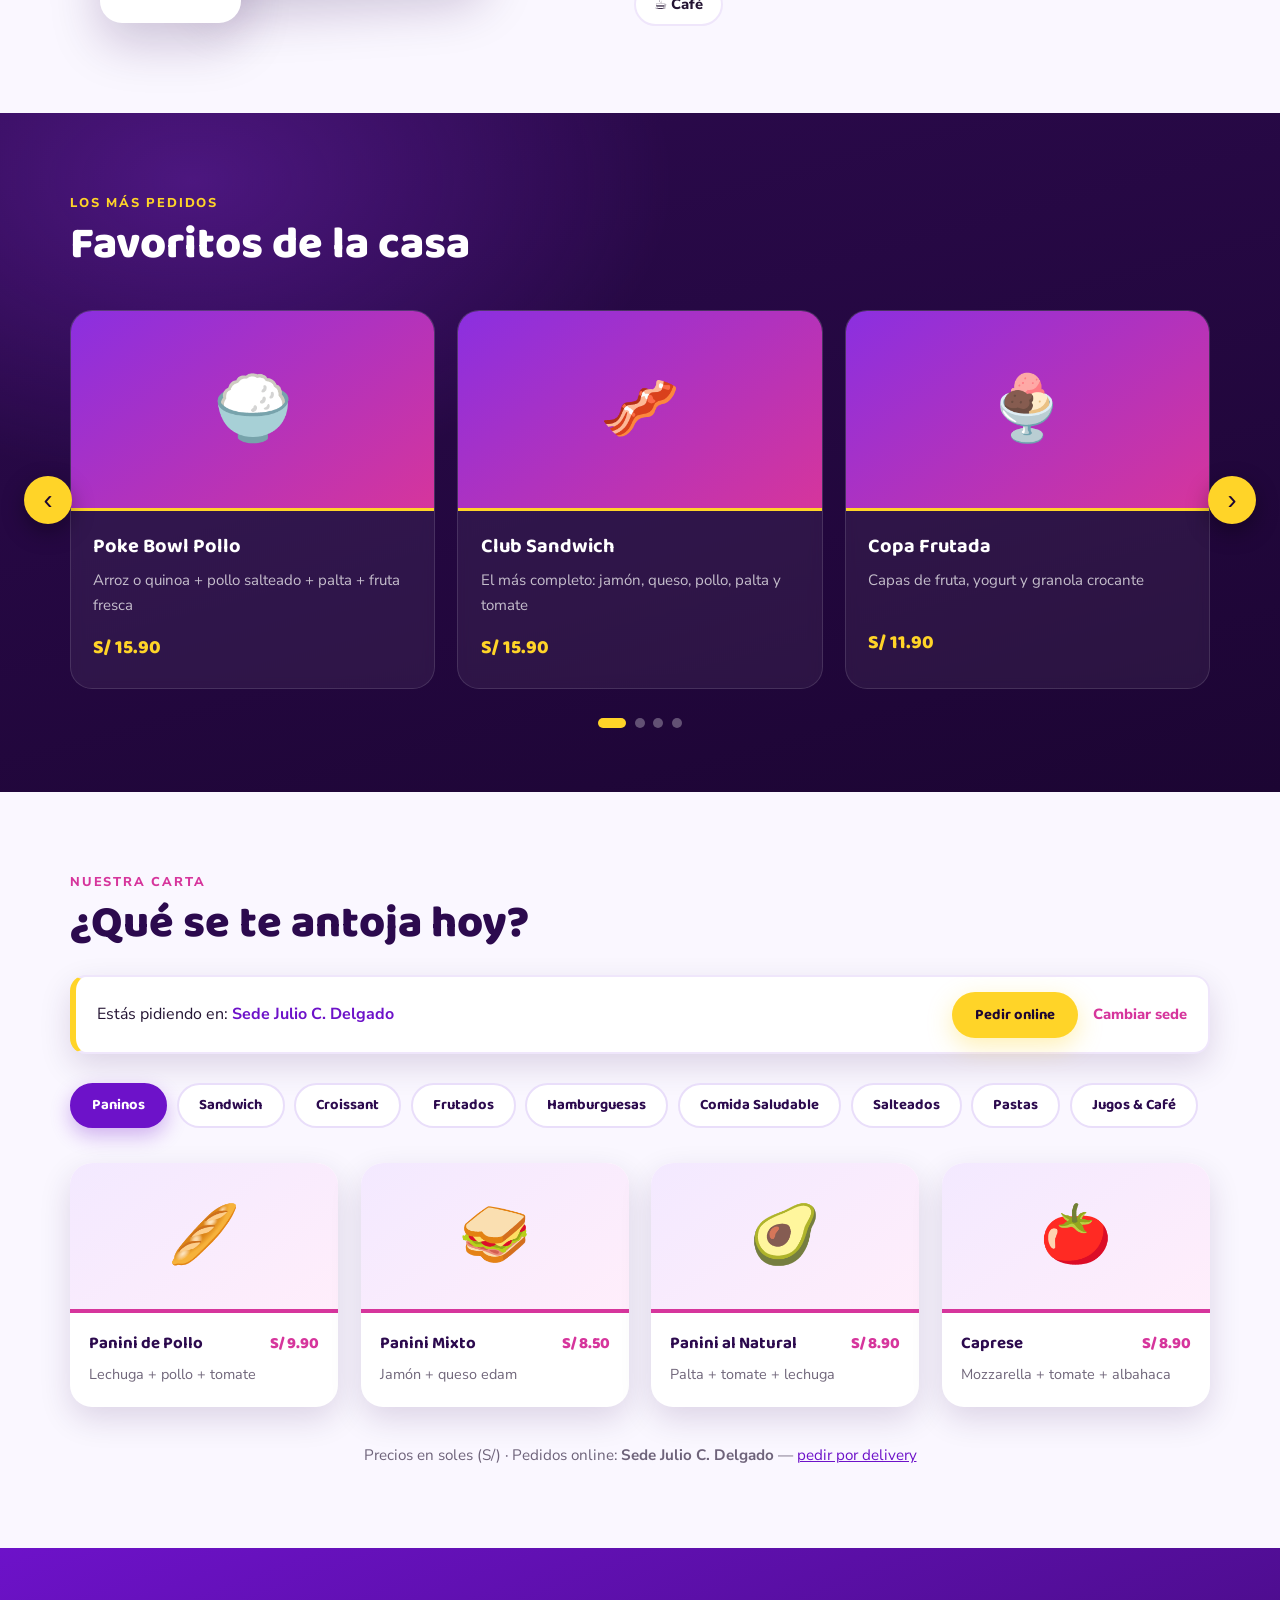
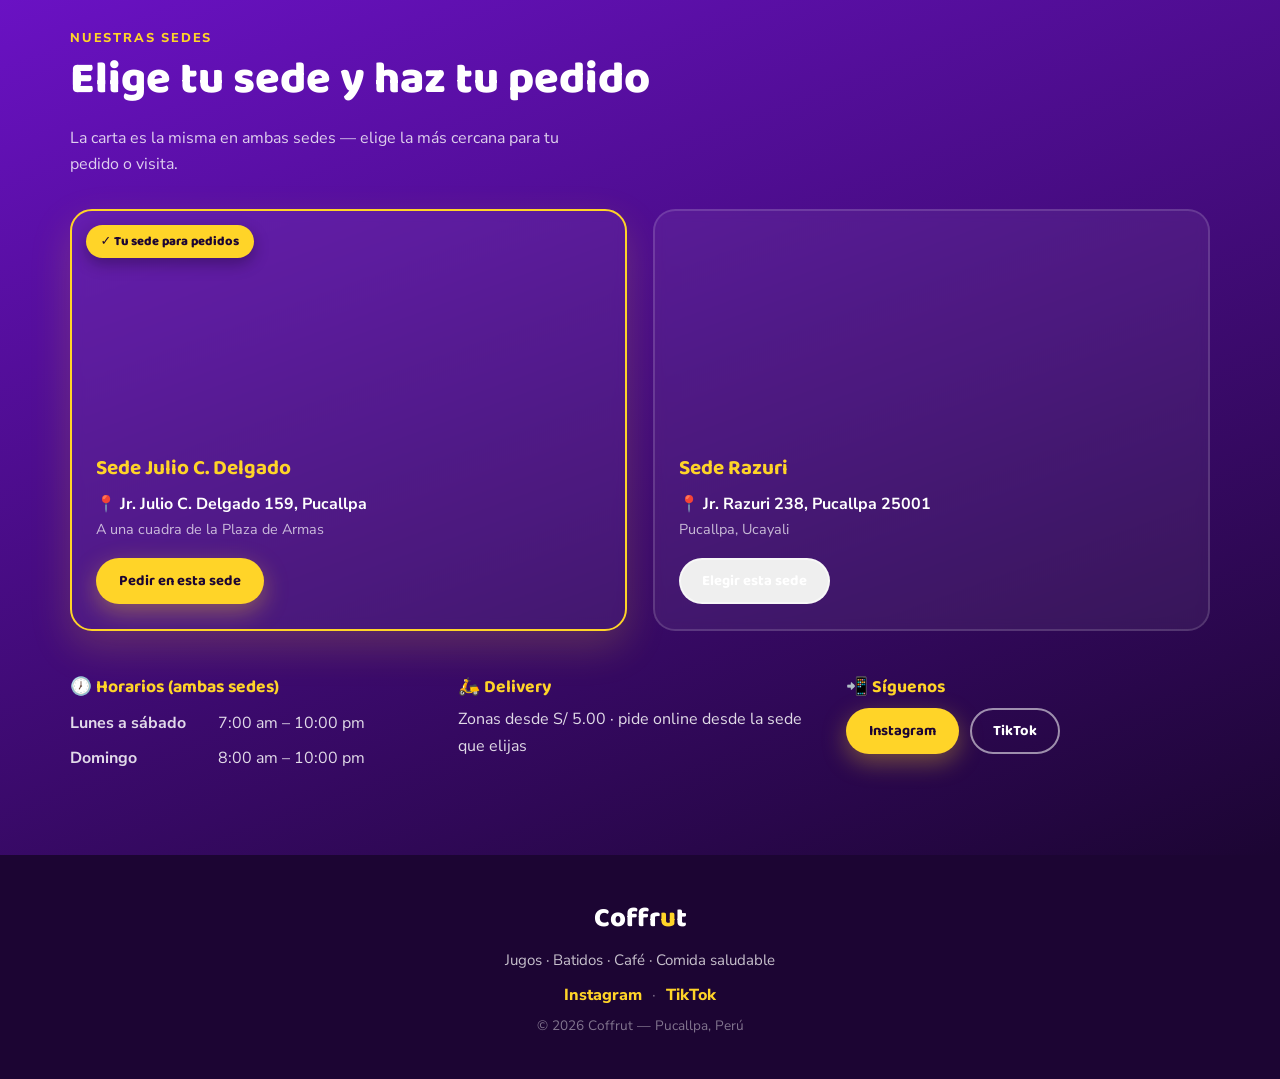
==== commit 63060c7b: "Fix collage nosotros + pastillas funcionales hacia la carta" ====
--- a/index.html
+++ b/index.html
@@ -37,7 +37,7 @@
         <a href="#nosotros">Nosotros</a>
         <a href="#favoritos">Favoritos</a>
         <a href="#carta">Carta</a>
-        <a href="#visitanos">Visítanos</a>
+        <a href="#sedes">Sedes</a>
       </nav>
       <a href="#carta" class="btn btn--sm nav__cta">Ver carta</a>
       <button class="nav__burger" id="navBurger" aria-label="Abrir menú" aria-expanded="false">
@@ -71,7 +71,7 @@
       </p>
       <div class="hero__actions">
         <a href="#carta" class="btn btn--yellow">Explorar la carta</a>
-        <a href="#visitanos" class="btn btn--ghost">Cómo llegar</a>
+        <a href="#sedes" class="btn btn--ghost">Nuestras sedes</a>
       </div>
     </div>
 
@@ -166,54 +166,44 @@
     <p class="section-eyebrow reveal">Nuestra carta</p>
     <h2 class="section-title reveal">¿Qué se te antoja hoy?</h2>
 
+    <div class="menu__sede reveal" id="menuSede"><!-- JS: sede activa --></div>
+
     <div class="menu__tabs reveal" id="menuTabs" role="tablist"><!-- JS --></div>
     <div class="menu__grid" id="menuGrid"><!-- JS --></div>
 
-    <p class="menu__note reveal">
-      Precios en soles (S/). Pide por delivery desde
-      <a href="https://carta.napfood.com/coffrut" target="_blank" rel="noopener">carta.napfood.com/coffrut</a>
-    </p>
-  </section>
-
-  <!-- ============ VISÍTANOS ============ -->
-  <section class="visit" id="visitanos">
-    <div class="container visit__inner">
-      <div class="visit__info reveal">
-        <p class="section-eyebrow section-eyebrow--light">Visítanos</p>
-        <h2 class="section-title section-title--light">Te esperamos en Pucallpa</h2>
-
+    <p class="menu__note reveal" id="menuNote">Precios en soles (S/).</p>
+  </section>
+
+  <!-- ============ SEDES ============ -->
+  <section class="visit" id="sedes">
+    <div class="container">
+      <p class="section-eyebrow section-eyebrow--light reveal">Nuestras sedes</p>
+      <h2 class="section-title section-title--light reveal">Elige tu sede y haz tu pedido</h2>
+      <p class="visit__intro reveal">
+        La carta es la misma en ambas sedes — elige la más cercana para tu pedido o visita.
+      </p>
+
+      <div class="sedes__grid reveal" id="sedesGrid"><!-- JS renderiza las sedes --></div>
+
+      <div class="visit__extra reveal">
         <div class="visit__block">
-          <h3>📍 Dirección</h3>
-          <p>Jr. Julio C. Delgado 159<br/>Callería, Pucallpa</p>
-        </div>
-
-        <div class="visit__block">
-          <h3>🕖 Horarios</h3>
+          <h3>🕖 Horarios (ambas sedes)</h3>
           <table class="visit__hours">
             <tr><td>Lunes a sábado</td><td>7:00 am – 10:00 pm</td></tr>
             <tr><td>Domingo</td><td>8:00 am – 10:00 pm</td></tr>
           </table>
         </div>
-
         <div class="visit__block">
           <h3>🛵 Delivery</h3>
-          <p>Zonas desde S/ 5.00 ·
-            <a href="https://carta.napfood.com/coffrut" target="_blank" rel="noopener">Pedir online</a>
-          </p>
+          <p>Zonas desde S/ 5.00 · pide online desde la sede que elijas</p>
         </div>
-
-        <a class="btn btn--yellow" href="https://www.instagram.com/coffrut.pe" target="_blank" rel="noopener">
-          Síguenos · @coffrut.pe
-        </a>
-      </div>
-
-      <div class="visit__map reveal reveal--delay-1">
-        <iframe
-          title="Ubicación de Coffrut en Pucallpa"
-          src="https://www.google.com/maps?q=Jr.+Julio+C.+Delgado+159,+Pucallpa,+Peru&output=embed"
-          loading="lazy"
-          referrerpolicy="no-referrer-when-downgrade"
-          allowfullscreen></iframe>
+        <div class="visit__block">
+          <h3>📲 Síguenos</h3>
+          <div class="visit__social">
+            <a class="btn btn--yellow btn--sm" href="https://www.instagram.com/coffrut.pe" target="_blank" rel="noopener">Instagram</a>
+            <a class="btn btn--ghost btn--sm" href="https://www.tiktok.com/@coffrutjugosycaf" target="_blank" rel="noopener">TikTok</a>
+          </div>
+        </div>
       </div>
     </div>
   </section>
@@ -223,6 +213,11 @@
     <div class="container footer__inner">
       <a href="#inicio" class="footer__logo">Coffr<span>u</span>t</a>
       <p>Jugos · Batidos · Café · Comida saludable</p>
+      <div class="footer__social">
+        <a href="https://www.instagram.com/coffrut.pe" target="_blank" rel="noopener">Instagram</a>
+        <span>·</span>
+        <a href="https://www.tiktok.com/@coffrutjugosycaf" target="_blank" rel="noopener">TikTok</a>
+      </div>
       <p class="footer__copy">© 2026 Coffrut — Pucallpa, Perú</p>
     </div>
   </footer>
--- a/css/styles.css
+++ b/css/styles.css
@@ -522,7 +522,7 @@
   background: rgba(255, 255, 255, 0.06);
   border: 1px solid rgba(255, 255, 255, 0.12);
   border-radius: var(--radius);
-  padding: 1.6rem;
+  overflow: hidden;
   color: var(--blanco);
   backdrop-filter: blur(6px);
   transition: transform var(--transition), background var(--transition), border-color var(--transition);
@@ -533,16 +533,22 @@
   background: rgba(255, 255, 255, 0.1);
   border-color: rgba(255, 212, 40, 0.5);
 }
+/* Imagen como banner grande en la parte superior */
 .fav-card__emoji {
   display: grid;
   place-items: center;
-  width: 84px; height: 84px;
-  font-size: 2.6rem;
-  border-radius: 20px;
+  width: 100%;
+  height: 200px;
+  font-size: 4rem;
   background: linear-gradient(145deg, var(--morado-500), var(--rosa));
-  margin-bottom: 1.1rem;
-  box-shadow: 0 10px 24px rgba(214, 53, 156, 0.35);
-}
+  border-bottom: 3px solid var(--amarillo);
+}
+.fav-card__emoji img {
+  width: 100%; height: 100%;
+  object-fit: cover;
+  border-radius: 0;
+}
+.fav-card__body { padding: 1.2rem 1.4rem 1.5rem; }
 .fav-card h3 {
   font-family: var(--font-display);
   font-size: 1.25rem;
@@ -704,19 +710,74 @@
   font-size: 0.95rem;
 }
 
-/* ============ VISÍTANOS ============ */
+/* ============ SEDES ============ */
 .visit {
   background: linear-gradient(160deg, var(--morado-700), var(--morado-950));
   color: var(--blanco);
   padding-block: 5rem;
 }
-.visit__inner {
+.visit__intro {
+  color: rgba(255, 255, 255, 0.8);
+  max-width: 520px;
+  margin-bottom: 2rem;
+}
+
+.sedes__grid {
   display: grid;
-  grid-template-columns: 1fr 1.1fr;
-  gap: clamp(2rem, 5vw, 4rem);
-  align-items: start;
-}
-.visit__block { margin-bottom: 1.5rem; }
+  grid-template-columns: 1fr 1fr;
+  gap: 1.6rem;
+}
+
+.sede-card {
+  position: relative;
+  background: rgba(255, 255, 255, 0.06);
+  border: 2px solid rgba(255, 255, 255, 0.14);
+  border-radius: var(--radius);
+  overflow: hidden;
+  backdrop-filter: blur(6px);
+  transition: transform var(--transition), border-color var(--transition), box-shadow var(--transition);
+}
+.sede-card:hover { transform: translateY(-6px); }
+.sede-card--activa {
+  border-color: var(--amarillo);
+  box-shadow: 0 16px 40px rgba(255, 212, 40, 0.18);
+}
+.sede-card__badge {
+  position: absolute;
+  top: 14px; left: 14px;
+  z-index: 2;
+  background: var(--amarillo);
+  color: var(--morado-950);
+  font-family: var(--font-display);
+  font-weight: 800;
+  font-size: 0.8rem;
+  padding: 0.35rem 0.9rem;
+  border-radius: 999px;
+  box-shadow: 0 6px 16px rgba(0, 0, 0, 0.3);
+}
+.sede-card__map { height: 220px; }
+.sede-card__map iframe {
+  width: 100%; height: 100%;
+  border: 0;
+  display: block;
+  filter: saturate(0.9);
+}
+.sede-card__body { padding: 1.3rem 1.5rem 1.6rem; }
+.sede-card__body h3 {
+  font-family: var(--font-display);
+  font-size: 1.3rem;
+  color: var(--amarillo);
+}
+.sede-card__dir { font-weight: 700; margin-top: 0.3rem; }
+.sede-card__ref { color: rgba(255, 255, 255, 0.7); font-size: 0.9rem; }
+.sede-card__actions { margin-top: 1rem; }
+
+.visit__extra {
+  display: grid;
+  grid-template-columns: repeat(3, 1fr);
+  gap: 1.5rem;
+  margin-top: 2.6rem;
+}
 .visit__block h3 {
   font-family: var(--font-display);
   font-size: 1.1rem;
@@ -724,28 +785,39 @@
   color: var(--amarillo);
 }
 .visit__block p, .visit__hours { color: rgba(255, 255, 255, 0.85); }
-.visit__block a { color: var(--amarillo); font-weight: 700; }
-
 .visit__hours { border-collapse: collapse; }
 .visit__hours td { padding: 0.25rem 0; }
 .visit__hours td:first-child { padding-right: 2rem; font-weight: 700; }
-
-.visit .btn { margin-top: 0.6rem; }
-
-.visit__map {
-  border-radius: var(--radius);
-  overflow: hidden;
-  box-shadow: var(--shadow-lg);
-  min-height: 420px;
-  border: 3px solid rgba(255, 255, 255, 0.15);
-}
-.visit__map iframe {
-  width: 100%;
-  height: 100%;
-  min-height: 420px;
-  border: 0;
-  display: block;
-}
+.visit__social { display: flex; gap: 0.7rem; flex-wrap: wrap; margin-top: 0.4rem; }
+
+/* ============ BARRA DE SEDE EN LA CARTA ============ */
+.menu__sede {
+  display: flex;
+  flex-wrap: wrap;
+  align-items: center;
+  justify-content: space-between;
+  gap: 0.8rem;
+  background: var(--blanco);
+  border: 2px solid #efe6fb;
+  border-left: 6px solid var(--amarillo);
+  border-radius: 16px;
+  padding: 0.9rem 1.3rem;
+  margin-top: 1.6rem;
+  box-shadow: var(--shadow);
+}
+.menu__sede strong { color: var(--morado-700); }
+.menu__sede-actions {
+  display: flex;
+  align-items: center;
+  gap: 1rem;
+}
+.menu__sede-cambiar {
+  font-weight: 800;
+  font-size: 0.92rem;
+  color: var(--rosa);
+  text-decoration: none;
+}
+.menu__sede-cambiar:hover { text-decoration: underline; }
 
 /* ============ FOOTER ============ */
 .footer {
@@ -764,6 +836,14 @@
 .footer__logo span { color: var(--amarillo); }
 .footer p { margin-top: 0.4rem; font-size: 0.94rem; }
 .footer__copy { opacity: 0.6; font-size: 0.85rem !important; }
+.footer__social { margin-top: 0.6rem; display: flex; justify-content: center; gap: 0.6rem; }
+.footer__social a {
+  color: var(--amarillo);
+  font-weight: 800;
+  text-decoration: none;
+}
+.footer__social a:hover { text-decoration: underline; }
+.footer__social span { opacity: 0.5; }
 
 /* ============ SCROLL REVEAL ============ */
 .reveal {
@@ -778,7 +858,8 @@
 @media (max-width: 900px) {
   .about { grid-template-columns: 1fr; }
   .about__media { order: -1; max-width: 380px; }
-  .visit__inner { grid-template-columns: 1fr; }
+  .sedes__grid { grid-template-columns: 1fr; }
+  .visit__extra { grid-template-columns: 1fr; gap: 1.2rem; }
   .fav-card { flex-basis: calc((100% - 1.4rem) / 2); }
   .stats { grid-template-columns: repeat(2, 1fr); gap: 2rem 1rem; }
 }
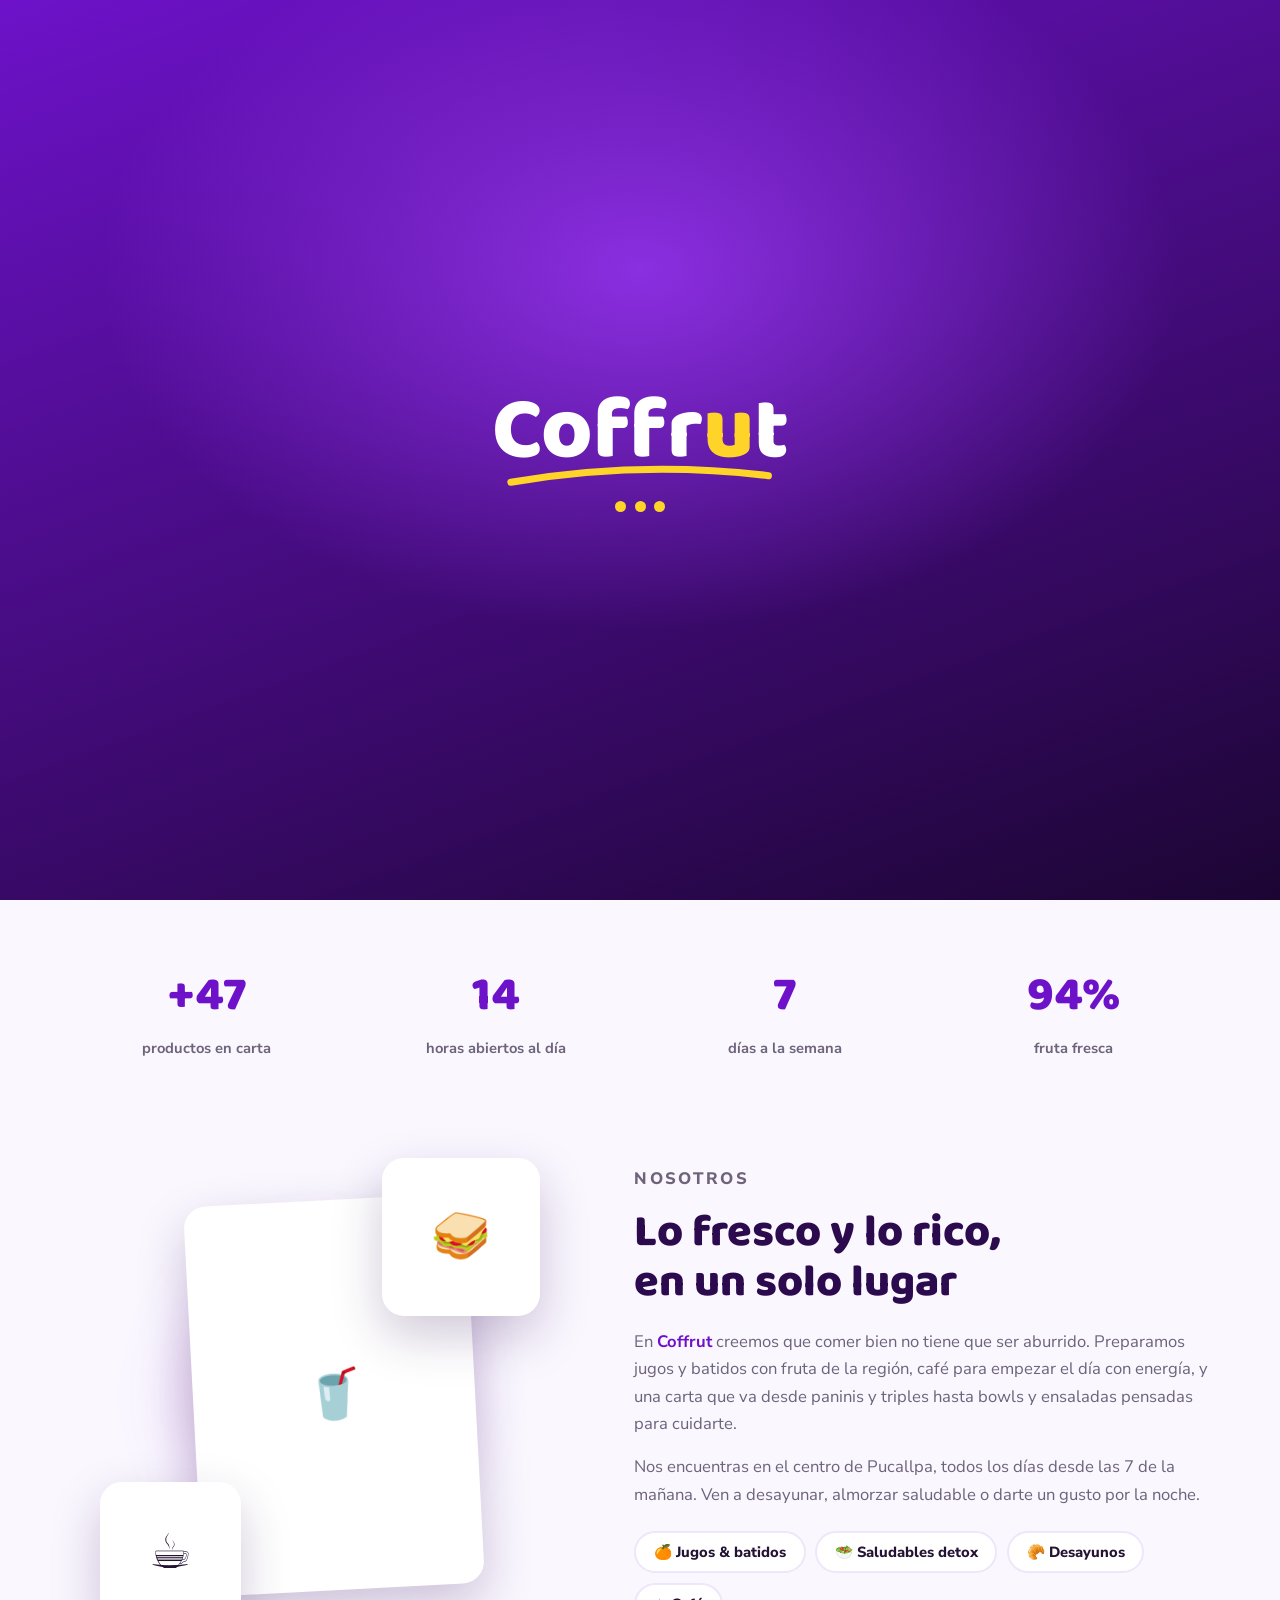
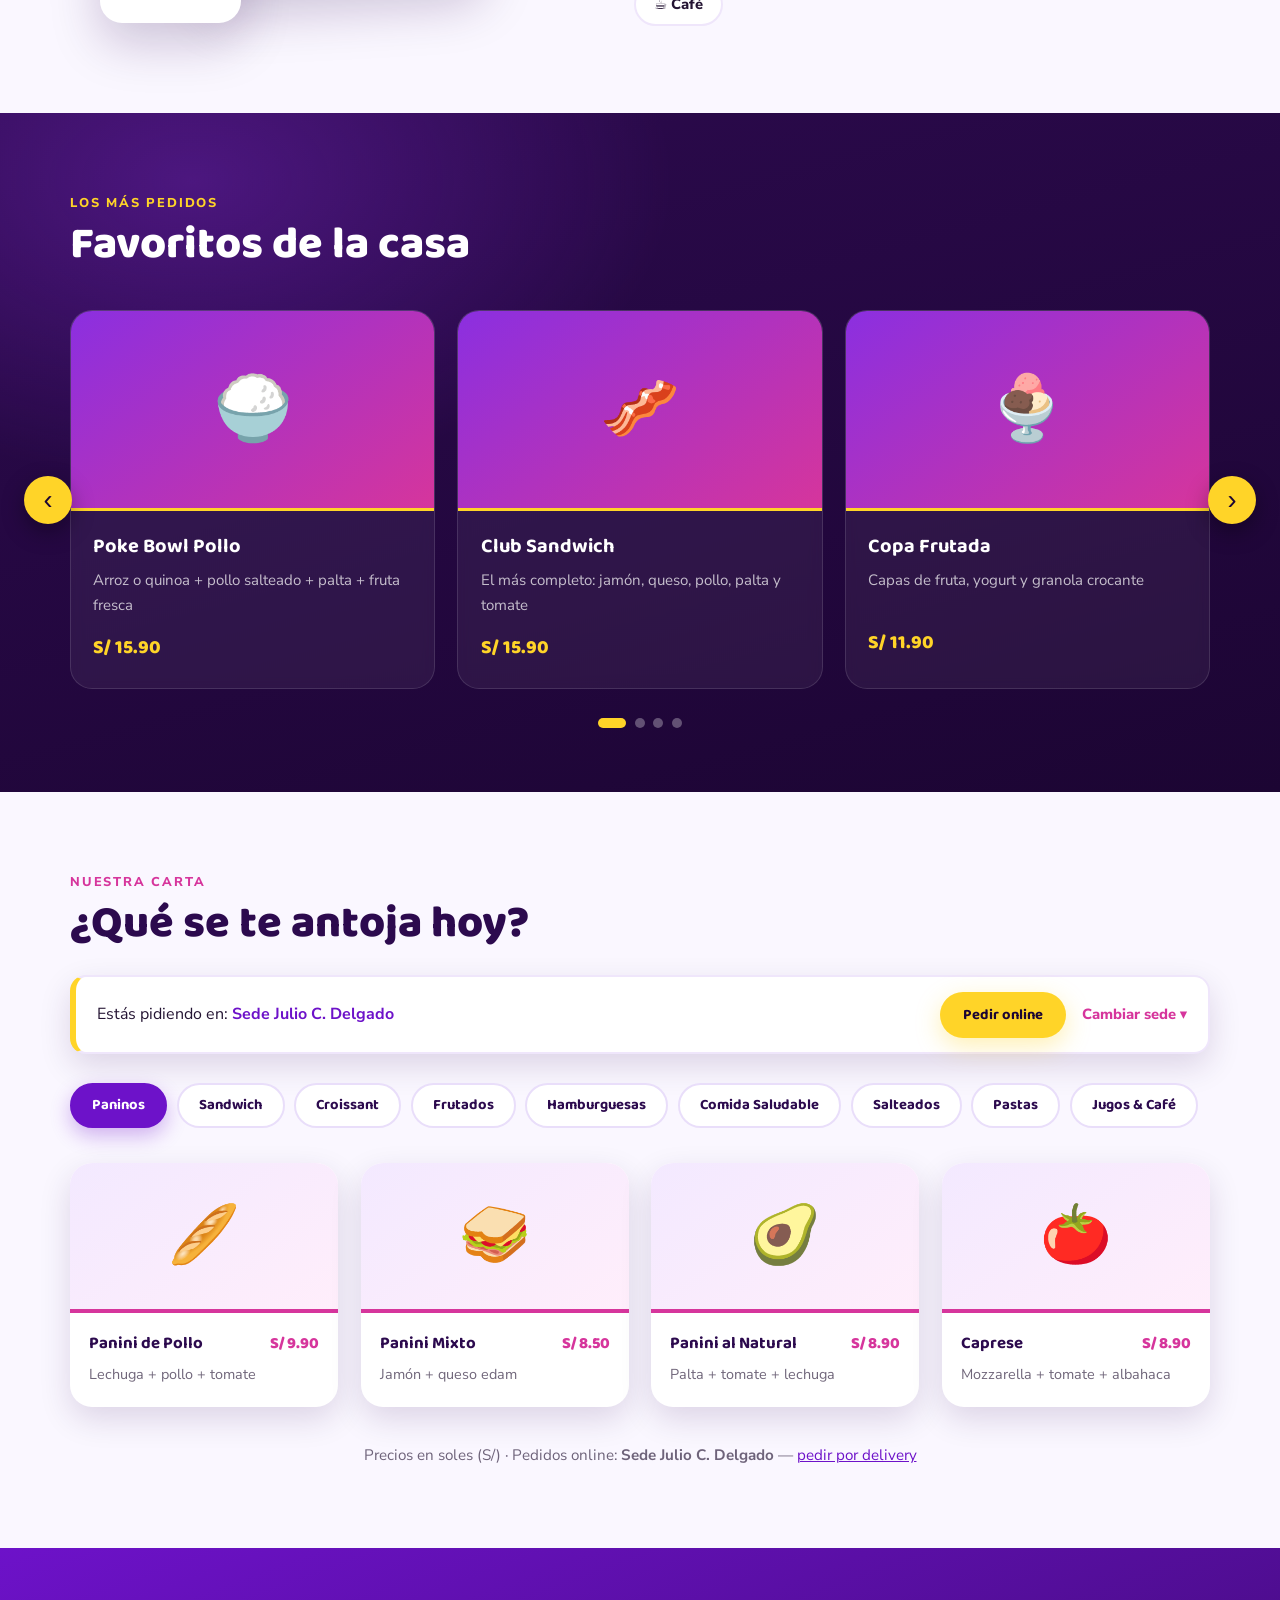
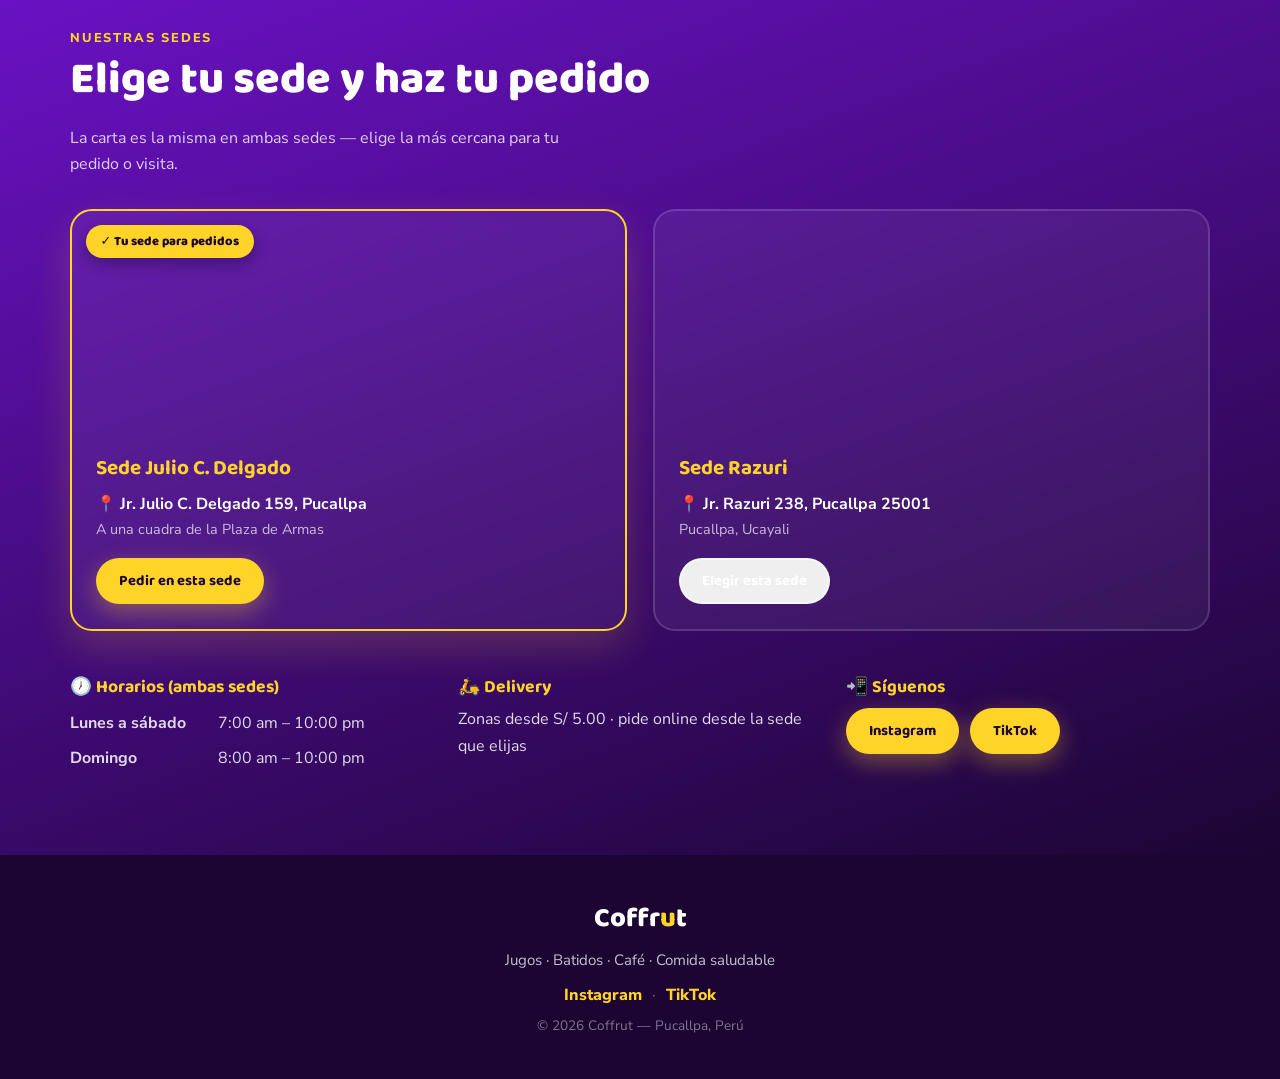
==== commit becf7ba1: "Desplegable de sedes en la carta + TikTok en amarillo" ====
--- a/index.html
+++ b/index.html
@@ -201,7 +201,7 @@
           <h3>📲 Síguenos</h3>
           <div class="visit__social">
             <a class="btn btn--yellow btn--sm" href="https://www.instagram.com/coffrut.pe" target="_blank" rel="noopener">Instagram</a>
-            <a class="btn btn--ghost btn--sm" href="https://www.tiktok.com/@coffrutjugosycaf" target="_blank" rel="noopener">TikTok</a>
+            <a class="btn btn--yellow btn--sm" href="https://www.tiktok.com/@coffrutjugosycaf" target="_blank" rel="noopener">TikTok</a>
           </div>
         </div>
       </div>
--- a/css/styles.css
+++ b/css/styles.css
@@ -812,12 +812,74 @@
   gap: 1rem;
 }
 .menu__sede-cambiar {
+  font: inherit;
   font-weight: 800;
   font-size: 0.92rem;
   color: var(--rosa);
+  background: none;
+  border: none;
+  cursor: pointer;
+  padding: 0.3rem 0;
+}
+.menu__sede-cambiar:hover { text-decoration: underline; }
+
+/* Desplegable de sedes */
+.sede-drop { position: relative; }
+.sede-drop__list {
+  position: absolute;
+  top: calc(100% + 8px);
+  right: 0;
+  z-index: 50;
+  min-width: 280px;
+  list-style: none;
+  background: var(--blanco);
+  border: 2px solid #efe6fb;
+  border-radius: 16px;
+  box-shadow: var(--shadow-lg);
+  padding: 0.5rem;
+  animation: dropIn 0.22s cubic-bezier(0.22, 1, 0.36, 1);
+}
+@keyframes dropIn {
+  from { opacity: 0; transform: translateY(-8px) scale(0.97); }
+  to   { opacity: 1; transform: none; }
+}
+.sede-drop__list button {
+  display: block;
+  width: 100%;
+  text-align: left;
+  font: inherit;
+  font-weight: 800;
+  color: var(--morado-900);
+  background: none;
+  border: none;
+  border-radius: 10px;
+  padding: 0.6rem 0.8rem;
+  cursor: pointer;
+  transition: background 0.18s ease;
+}
+.sede-drop__list button:hover { background: #f6efff; }
+.sede-drop__list button.activa { color: var(--morado-700); background: #f3e9ff; }
+.sede-drop__list button small {
+  display: block;
+  font-weight: 600;
+  font-size: 0.8rem;
+  color: var(--tinta-60);
+}
+.sede-drop__ver {
+  border-top: 1px solid #f0e8fb;
+  margin-top: 0.3rem;
+  padding-top: 0.3rem;
+}
+.sede-drop__ver a {
+  display: block;
+  padding: 0.55rem 0.8rem;
+  font-weight: 800;
+  font-size: 0.88rem;
+  color: var(--rosa);
   text-decoration: none;
-}
-.menu__sede-cambiar:hover { text-decoration: underline; }
+  border-radius: 10px;
+}
+.sede-drop__ver a:hover { background: #fff0f9; }
 
 /* ============ FOOTER ============ */
 .footer {
